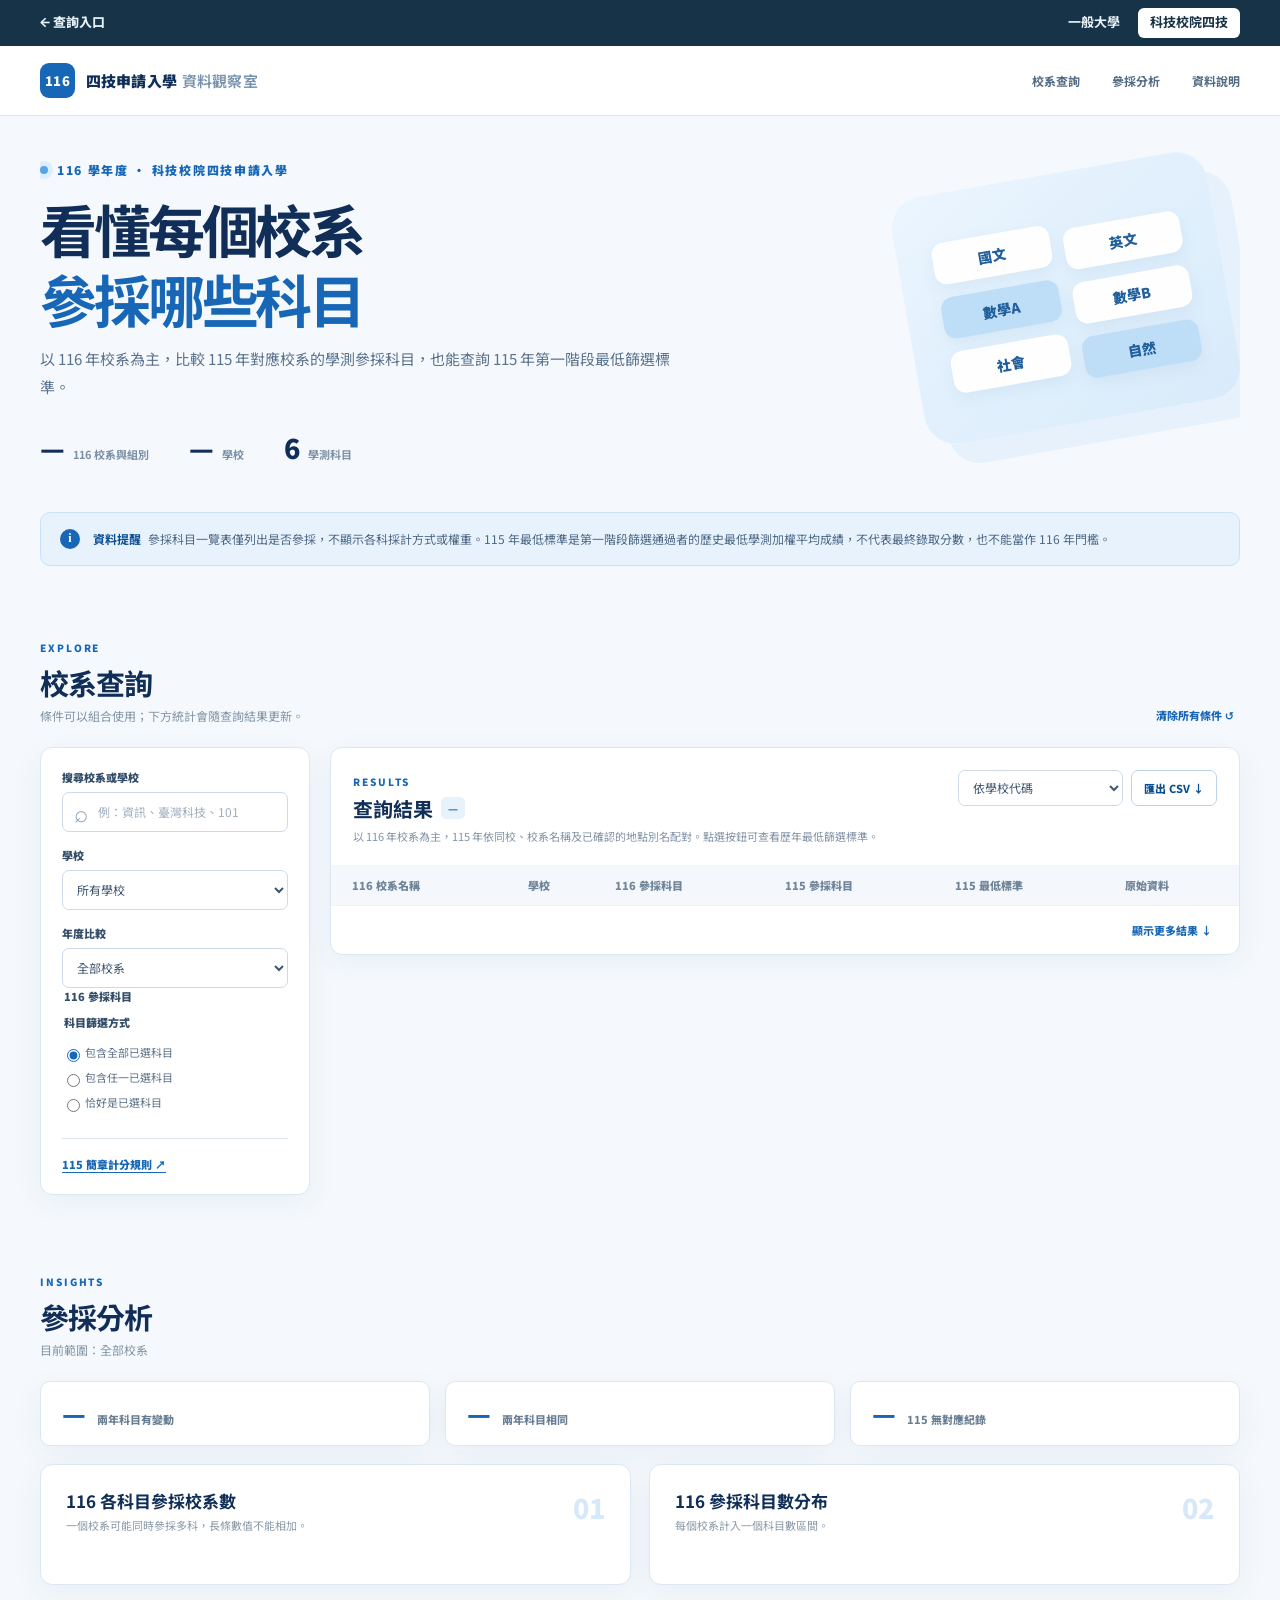
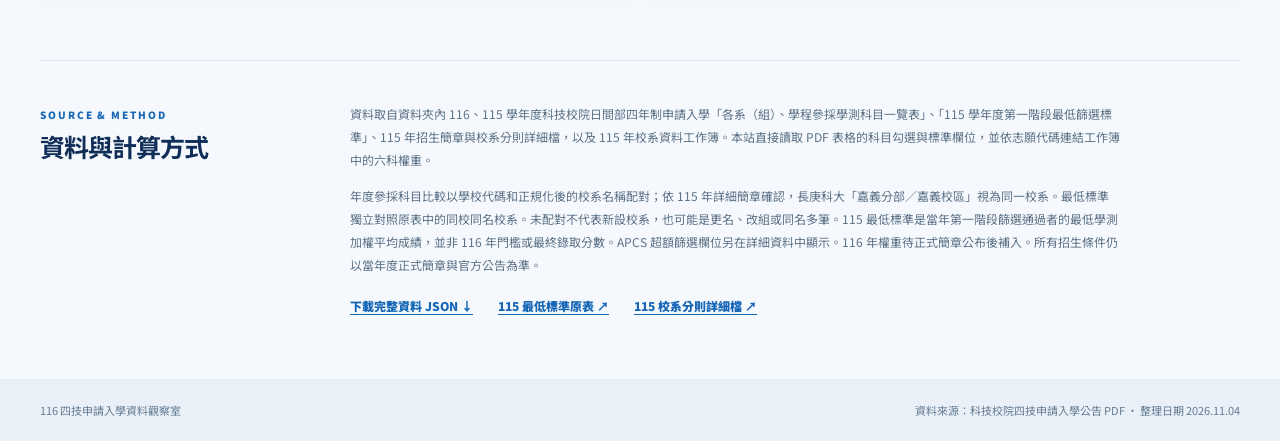
==== tech/index.html @ 7c8dcc17 "Add files via upload" ====
<!doctype html>
<html lang="zh-Hant">
<head>
  <meta charset="utf-8">
  <meta name="viewport" content="width=device-width, initial-scale=1">
  <meta name="description" content="比較 116 與 115 學年度科技校院四技申請入學參採學測科目，並查詢 115 年第一階段最低篩選標準。">
  <title>116／115 四技申請入學參採科目比較</title>
  <link rel="stylesheet" href="styles.css">
  <link rel="stylesheet" href="../portal.css">
  <script src="data/programs.js" defer></script>
  <script src="app.js" defer></script>
</head>
<body>
  <nav class="portal-switcher" aria-label="申請入學網站切換"><div class="portal-switcher-inner"><a class="portal-switcher-home" href="../index.html">← 查詢入口</a><div class="portal-switcher-links"><a href="../university/index.html">一般大學</a><a href="index.html" aria-current="page">科技校院四技</a></div></div></nav>
  <header class="topbar">
    <div class="wrap topbar-inner">
      <a class="brand" href="#top" aria-label="回到首頁"><span class="brand-mark">116</span><span>四技申請入學<span class="brand-light">資料觀察室</span></span></a>
      <nav aria-label="頁面導覽"><a href="#explore">校系查詢</a><a href="#insights">參採分析</a><a href="#about">資料說明</a></nav>
    </div>
  </header>
  <main id="top">
    <section class="hero wrap">
      <div class="hero-copy">
        <div class="eyebrow"><span></span> 116 學年度 · 科技校院四技申請入學</div>
        <h1>看懂每個校系<br><em>參採哪些科目</em></h1>
        <p>以 116 年校系為主，比較 115 年對應校系的學測參採科目，也能查詢 115 年第一階段最低篩選標準。</p>
        <div class="hero-metrics" aria-label="資料規模">
          <div><strong id="total-programs">—</strong><span>116 校系與組別</span></div>
          <div><strong id="total-schools">—</strong><span>學校</span></div>
          <div><strong>6</strong><span>學測科目</span></div>
        </div>
      </div>
      <div class="hero-art" aria-hidden="true"><span>國文</span><span>英文</span><span>數學A</span><span>數學B</span><span>社會</span><span>自然</span></div>
    </section>
    <section class="notice wrap" role="note"><span class="notice-icon">i</span><p><strong>資料提醒</strong> 參採科目一覽表僅列出是否參採，不顯示各科採計方式或權重。115 年最低標準是第一階段篩選通過者的歷史最低學測加權平均成績，不代表最終錄取分數，也不能當作 116 年門檻。</p></section>

    <section class="workspace wrap" id="explore" aria-labelledby="explore-title">
      <div class="section-heading"><div><span class="kicker">EXPLORE</span><h2 id="explore-title">校系查詢</h2><p>條件可以組合使用；下方統計會隨查詢結果更新。</p></div><button class="text-button" id="reset-filters" type="button">清除所有條件 ↺</button></div>
      <div class="workspace-grid">
        <aside class="filters" aria-label="查詢條件">
          <label class="field-label" for="search">搜尋校系或學校</label>
          <div class="search-box"><span aria-hidden="true">⌕</span><input id="search" type="search" placeholder="例：資訊、臺灣科技、101" autocomplete="off"></div>
          <label class="field-label" for="school">學校</label><select id="school"><option value="">所有學校</option></select>
          <label class="field-label" for="comparison">年度比較</label><select id="comparison"><option value="">全部校系</option><option value="changed">參採科目有變動</option><option value="same">參採科目無變動</option><option value="unmatched">115 無對應紀錄</option></select>
          <fieldset class="subject-fieldset"><legend class="field-label">116 參採科目</legend><div id="subject-options" class="subject-options"></div></fieldset>
          <fieldset class="mode-fieldset"><legend class="field-label">科目篩選方式</legend><label><input type="radio" name="subject-mode" value="all" checked> 包含全部已選科目</label><label><input type="radio" name="subject-mode" value="any"> 包含任一已選科目</label><label><input type="radio" name="subject-mode" value="exact"> 恰好是已選科目</label></fieldset>
          <div class="filter-resource"><a href="https://www.jctv.ntut.edu.tw/downloads/115/caac/115_caac_rule.pdf#page=21" target="_blank" rel="noopener noreferrer">115 簡章計分規則 ↗</a></div>
          <a class="mobile-results-link" href="#results">查看查詢結果 ↓</a>
        </aside>
        <div class="results-panel" id="results">
          <div class="results-head"><div><span class="kicker">RESULTS</span><h3>查詢結果 <span id="result-count" class="count-badge">—</span></h3><p>以 116 年校系為主，115 年依同校、校系名稱及已確認的地點別名配對。點選按鈕可查看歷年最低篩選標準。</p></div><div class="results-actions"><label class="sr-only" for="sort">排序</label><select id="sort"><option value="school">依學校代碼</option><option value="name">依校系名稱</option><option value="subjectCount">依 116 科目數</option><option value="score">依 115 最低篩選標準</option></select><button id="export-csv" class="outline-button" type="button">匯出 CSV ↓</button></div></div>
          <div class="table-scroll"><table><thead><tr><th scope="col">116 校系名稱</th><th scope="col">學校</th><th scope="col">116 參採科目</th><th scope="col">115 參採科目</th><th scope="col">115 最低標準</th><th scope="col">原始資料</th></tr></thead><tbody id="result-rows"></tbody></table></div>
          <div id="empty-state" class="empty-state" hidden>沒有符合條件的校系。試著減少科目或清除條件。</div>
          <div class="table-footer"><span id="showing-count"></span><button id="show-more" type="button">顯示更多結果 ↓</button></div>
        </div>
      </div>
    </section>

    <section class="insights wrap" id="insights" aria-labelledby="insights-title"><div class="section-heading"><div><span class="kicker">INSIGHTS</span><h2 id="insights-title">參採分析</h2><p id="insight-scope">目前範圍：全部校系</p></div></div><div class="comparison-overview"><div><strong id="changed-count">—</strong><span>兩年科目有變動</span></div><div><strong id="same-count">—</strong><span>兩年科目相同</span></div><div><strong id="unmatched-count">—</strong><span>115 無對應紀錄</span></div></div><div class="insight-grid"><article class="chart-card"><div class="card-head"><div><h3>116 各科目參採校系數</h3><p>一個校系可能同時參採多科，長條數值不能相加。</p></div><span>01</span></div><div id="subject-chart" class="bar-chart"></div></article><article class="chart-card"><div class="card-head"><div><h3>116 參採科目數分布</h3><p>每個校系計入一個科目數區間。</p></div><span>02</span></div><div id="count-chart" class="bar-chart"></div></article></div></section>

    <section class="about wrap" id="about">
      <div><span class="kicker">SOURCE & METHOD</span><h2>資料與計算方式</h2></div>
      <div class="about-copy">
        <p>資料取自資料夾內 116、115 學年度科技校院日間部四年制申請入學「各系（組）、學程參採學測科目一覽表」、「115 學年度第一階段最低篩選標準」、115 年招生簡章與校系分則詳細檔，以及 115 年校系資料工作簿。本站直接讀取 PDF 表格的科目勾選與標準欄位，並依志願代碼連結工作簿中的六科權重。</p>
        <p>年度參採科目比較以學校代碼和正規化後的校系名稱配對；依 115 年詳細簡章確認，長庚科大「嘉義分部／嘉義校區」視為同一校系。最低標準獨立對照原表中的同校同名校系。未配對不代表新設校系，也可能是更名、改組或同名多筆。115 最低標準是當年第一階段篩選通過者的最低學測加權平均成績，並非 116 年門檻或最終錄取分數。APCS 超額篩選欄位另在詳細資料中顯示。116 年權重待正式簡章公布後補入。所有招生條件仍以當年度正式簡章與官方公告為準。</p>
        <div class="source-links"><a href="data/programs.json" download>下載完整資料 JSON ↓</a><a href="data/115_第一階段最低篩選標準.pdf" target="_blank" rel="noopener noreferrer">115 最低標準原表 ↗</a><a href="data/115_more_rule.pdf" target="_blank" rel="noopener noreferrer">115 校系分則詳細檔 ↗</a></div>
      </div>
    </section>
  </main>
  <dialog id="standards-dialog" class="standards-dialog" aria-labelledby="standards-title">
    <div class="dialog-head"><div><span class="kicker">115 SCREENING STANDARD</span><h2 id="standards-title"></h2><p id="standards-description"></p></div><button id="standards-close" type="button" aria-label="關閉">×</button></div>
    <div class="dialog-content">
      <p class="dialog-intro">115 學年度第一階段篩選通過者的最低學測加權平均成績；不是最終錄取分數。</p>
      <dl id="standards-fields"></dl>
      <section class="weights-section" aria-labelledby="weights-title">
        <h3 id="weights-title">第一階段學測成績權重比較</h3>
        <table class="weights-table"><thead><tr><th scope="col">學測科目</th><th scope="col">115 權重</th><th scope="col">116 權重</th></tr></thead><tbody id="standards-weights"></tbody></table>
        <p class="weights-pending-note">116 年權重待簡章公布後補入；「待公布」不表示不採計。</p>
        <p class="weights-formula">115 學測成績加權平均＝（各科級分 × 權重的總和）÷（15 × 權重總和）× 100，四捨五入至小數第 2 位。</p>
        <p class="weights-note">115 欄位的「—」表示不採計該科，計算時權重視為 0；採計但未應考的科目，該科級分視為 0。請依各校正式簡章確認採計方式。</p>
      </section>
    </div>
    <div class="dialog-foot"><div class="dialog-links"><a id="standards-source" target="_blank" rel="noopener noreferrer">開啟最低標準 PDF ↗</a><a id="standards-detail" target="_blank" rel="noopener noreferrer">115 校系詳細簡章 ↗</a></div><button id="standards-done" class="outline-button" type="button">關閉</button></div>
  </dialog>
  <footer><div class="wrap footer-inner"><span>116 四技申請入學資料觀察室</span><span>資料來源：科技校院四技申請入學公告 PDF · 整理日期 2026.11.04</span></div></footer>
</body>
</html>
---- tech/styles.css ----
:root{--navy:#102e57;--blue:#1767b6;--blue-dark:#0b4f93;--blue-soft:#eaf4ff;--sky:#70b4eb;--ink:#19334f;--muted:#657b91;--line:#dce7f1;--paper:#f5f9fd;--white:#fff;--shadow:0 8px 30px rgba(29,75,124,.06)}
*{box-sizing:border-box}html{scroll-behavior:smooth}body{margin:0;background:var(--paper);color:var(--ink);font-family:'Noto Sans TC',system-ui,-apple-system,'Microsoft JhengHei',sans-serif;font-size:14px}button,input,select{font:inherit}button{cursor:pointer}a{color:inherit}.wrap{width:min(100% - 48px,1200px);margin-inline:auto}.sr-only{position:absolute;width:1px;height:1px;padding:0;margin:-1px;overflow:hidden;clip:rect(0,0,0,0);white-space:nowrap;border:0}
.topbar{height:70px;background:#fff;border-bottom:1px solid var(--line)}.topbar-inner{height:100%;display:flex;align-items:center;justify-content:space-between;gap:20px}.brand{display:flex;align-items:center;gap:11px;text-decoration:none;color:var(--navy);font-size:15px;font-weight:900;letter-spacing:.01em;white-space:nowrap}.brand-mark{display:grid;place-items:center;width:35px;height:35px;border-radius:9px;background:var(--blue);color:#fff;font-size:13px}.brand-light{margin-left:5px;color:#7591ad;font-weight:600}.topbar nav{display:flex;gap:32px}.topbar nav a{text-decoration:none;color:#526a83;font-size:12px;font-weight:700}.topbar nav a:hover{color:var(--blue)}
.hero{min-height:360px;position:relative;display:flex;align-items:center;overflow:hidden;padding-top:45px;padding-bottom:45px}.hero-copy{position:relative;z-index:1;max-width:700px}.eyebrow{display:flex;align-items:center;gap:9px;color:var(--blue);font-size:12px;letter-spacing:.14em;font-weight:900}.eyebrow span{width:8px;height:8px;border-radius:50%;background:#57a3e3;box-shadow:0 0 0 5px #dceeff}.hero h1{margin:16px 0 12px;font-size:clamp(38px,5vw,57px);line-height:1.22;letter-spacing:-.055em;color:var(--navy)}.hero h1 em{font-style:normal;color:var(--blue)}.hero p{max-width:630px;margin:0;color:#5a728c;font-size:15px;line-height:1.85}.hero-metrics{display:flex;gap:40px;margin-top:27px}.hero-metrics div{display:flex;align-items:baseline;gap:8px}.hero-metrics strong{font-size:27px;color:var(--navy);font-weight:900;font-variant-numeric:tabular-nums}.hero-metrics span{font-size:11px;color:#7b90a5;font-weight:700}.hero-art{position:absolute;right:14px;top:57px;width:320px;height:250px;border-radius:32px;background:linear-gradient(145deg,#eaf5ff,#d6eafa);transform:rotate(-10deg);box-shadow:20px 23px 0 #e5f1fb;display:grid;grid-template-columns:repeat(2,1fr);gap:13px;align-content:center;padding:35px;opacity:.9}.hero-art span{display:grid;place-items:center;height:42px;border-radius:12px;background:#fff;color:var(--blue-dark);font-weight:900;box-shadow:0 6px 14px #a8c9e544}.hero-art span:nth-child(2n){transform:translateY(8px)}.hero-art span:nth-child(3n){background:#b9dcf8}
.notice{display:flex;align-items:flex-start;gap:13px;padding:16px 19px;background:#e8f2fd;border:1px solid #c9e0f6;border-radius:10px;color:#4c6884}.notice-icon{display:grid;place-items:center;flex:none;width:20px;height:20px;border-radius:50%;background:var(--blue);color:#fff;font-size:12px;font-weight:900;font-family:Georgia,serif}.notice p{margin:0;font-size:12px;line-height:1.7}.notice strong{color:var(--blue-dark);margin-right:4px}
.workspace{padding-top:70px}.section-heading{display:flex;justify-content:space-between;align-items:flex-end;gap:20px;margin-bottom:23px}.kicker{color:var(--blue);font-size:10px;font-weight:900;letter-spacing:.19em}.section-heading h2,.about h2{margin:5px 0 4px;font-size:29px;letter-spacing:-.04em;color:var(--navy)}.section-heading p{margin:0;color:#8394a6;font-size:12px}.text-button{border:0;background:none;color:var(--blue);font-size:11px;font-weight:800}.text-button:hover{text-decoration:underline}.workspace-grid{display:grid;grid-template-columns:270px minmax(0,1fr);align-items:start;gap:20px}.filters,.results-panel,.chart-card{border:1px solid var(--line);background:#fff;border-radius:12px;box-shadow:var(--shadow)}.filters{padding:21px}.field-label{display:block;margin:15px 0 7px;color:#344e69;font-size:11px;font-weight:900}.field-label:first-child{margin-top:0}.search-box{height:40px;display:flex;align-items:center;gap:8px;padding:0 11px;border:1px solid #ccdaea;border-radius:7px}.search-box:focus-within{border-color:var(--blue);box-shadow:0 0 0 3px #dceeff}.search-box span{font-size:24px;color:#8ca4ba;line-height:1}.search-box input{border:0;outline:0;min-width:0;width:100%;color:var(--ink);font-size:12px}.search-box input::placeholder{color:#a0b0bf}.filters select,.results-actions select{height:40px;width:100%;border:1px solid #ccdaea;border-radius:7px;padding:0 10px;background:#fff;color:#3f5771;font-size:12px}.filters select:focus-visible,.results-actions select:focus-visible,.outline-button:focus-visible,button:focus-visible,a:focus-visible{outline:2px solid var(--blue);outline-offset:2px}fieldset{border:0;margin:0;padding:0}.subject-options{display:grid;grid-template-columns:1fr 1fr;gap:7px}.subject-option{display:flex;align-items:center;gap:5px;min-height:36px;padding:5px 6px;border:1px solid #dce8f3;border-radius:6px;color:#3e6587;font-size:11px;font-weight:800}.subject-option:has(input:checked){border-color:#8ebde8;background:#eaf5ff}.subject-option input{accent-color:var(--blue);margin:0}.subject-option small{margin-left:auto;color:#91a5b6;font-size:9px}.mode-fieldset{margin-top:3px}.mode-fieldset label{display:block;margin:7px 0;color:#5e7389;font-size:11px}.mode-fieldset input{accent-color:var(--blue);vertical-align:middle}.mobile-results-link{display:none}
.results-panel{min-width:0;overflow:hidden}.results-head{display:flex;justify-content:space-between;align-items:flex-start;gap:20px;padding:22px 22px 20px}.results-head h3{display:flex;align-items:center;gap:8px;margin:4px 0 4px;font-size:20px;color:var(--navy)}.count-badge{padding:3px 7px;border-radius:5px;background:#e7f2fd;color:var(--blue);font-size:11px}.results-head p{max-width:530px;margin:0;color:#8393a5;font-size:11px;line-height:1.65}.results-actions{display:flex;gap:8px;align-items:center}.results-actions select{width:165px;height:36px}.outline-button{height:36px;white-space:nowrap;padding:0 12px;border:1px solid #bad3e9;border-radius:7px;background:#fff;color:var(--blue-dark);font-size:11px;font-weight:800}.outline-button:hover{background:#edf6ff}.table-scroll{overflow-x:auto}table{width:100%;min-width:850px;border-collapse:collapse;text-align:left}thead{background:#f4f8fc}th{padding:12px 13px;color:#71869a;font-size:11px;font-weight:900;white-space:nowrap}th:first-child,td:first-child{padding-left:21px}td{padding:13px;border-top:1px solid #edf2f7;vertical-align:middle;font-size:11px}tbody tr:hover{background:#f8fbff}.program-name{display:block;color:#193654;font-size:12px;font-weight:900;line-height:1.5}.program-code{display:block;margin-top:3px;color:#91a1ae;font-size:10px;font-variant-numeric:tabular-nums}.school-name{color:#526a81;white-space:nowrap}.tags{width:154px;display:grid;grid-template-columns:repeat(3,1fr);gap:4px}.tag-slot{min-height:21px}.tag{display:grid;place-items:center;height:21px;border-radius:4px;background:#e8f2fc;color:#2b6da6;font-size:10px;font-weight:800;white-space:nowrap}.tag.added{background:#dceefa;color:#075991;box-shadow:inset 0 0 0 1px #a4d0f0}.tag.removed{background:#fff0dd;color:#9b5d1c;box-shadow:inset 0 0 0 1px #f0d1aa}.change-pill{display:inline-block;margin-top:5px;padding:2px 6px;border-radius:4px;font-size:10px;font-weight:800}.change-pill.changed{background:#e5f3fc;color:#116392}.change-pill.unmatched-pill{background:#eff2f5;color:#697d8e}.unmatched,.score-empty{color:#8b9cac;font-size:11px}.standard-button{display:flex;flex-direction:column;gap:2px;align-items:start;min-width:88px;padding:6px 8px;border:1px solid #bcdaf1;border-radius:6px;background:#edf7ff;color:var(--blue-dark)}.standard-button:hover{background:#dcefff}.standard-button strong{font-size:12px}.standard-button small{font-size:9px}.pdf-links{display:flex;flex-direction:column;gap:5px}.pdf-link{color:var(--blue);font-size:10px;font-weight:900;text-decoration:none;white-space:nowrap}.pdf-link:hover{text-decoration:underline}.empty-state{padding:42px;text-align:center;color:var(--muted);font-size:13px}.table-footer{display:flex;justify-content:space-between;align-items:center;padding:15px 21px;border-top:1px solid #edf2f7;color:#8899aa;font-size:11px}.table-footer button{border:0;background:none;color:var(--blue);font-size:11px;font-weight:800}.table-footer button:hover{text-decoration:underline}
.insights{padding-top:75px;padding-bottom:75px}.comparison-overview{display:grid;grid-template-columns:repeat(3,1fr);gap:15px;margin-bottom:18px}.comparison-overview div{display:flex;align-items:baseline;gap:11px;padding:18px 21px;background:#fff;border:1px solid var(--line);border-radius:10px;box-shadow:var(--shadow)}.comparison-overview strong{color:var(--blue);font-size:26px;line-height:1;font-weight:900;font-variant-numeric:tabular-nums}.comparison-overview span{font-size:11px;color:#687e93;font-weight:800}.insight-grid{display:grid;grid-template-columns:1fr 1fr;gap:18px}.chart-card{padding:23px 25px 28px}.card-head{display:flex;justify-content:space-between;gap:15px;margin-bottom:23px}.card-head h3{margin:0 0 4px;color:var(--navy);font-size:17px}.card-head p{margin:0;color:#8a9aa8;font-size:11px}.card-head>span{color:#d7e9f8;font-size:27px;font-weight:900}.bar-chart{display:grid;gap:12px}.bar-row{display:grid;grid-template-columns:49px minmax(0,1fr) 42px;gap:10px;align-items:center;font-size:11px}.bar-label{color:#3a5671;font-weight:800}.bar-track{height:12px;border-radius:4px;background:#edf3f8;overflow:hidden}.bar-fill{display:block;height:100%;border-radius:4px;background:var(--blue)}.bar-row:nth-child(2n) .bar-fill{background:var(--sky)}.bar-value{text-align:right;color:#5c7186;font-weight:800;font-variant-numeric:tabular-nums}
.about{display:grid;grid-template-columns:255px 1fr;gap:55px;padding-top:42px;padding-bottom:65px;border-top:1px solid #d9e5ef}.about h2{font-size:25px}.about-copy{max-width:770px}.about-copy p{margin:0 0 14px;color:#5d7287;font-size:12px;line-height:1.9}.source-links{display:flex;gap:25px;flex-wrap:wrap;margin-top:20px}.source-links a{color:var(--blue);font-size:12px;font-weight:900;text-underline-offset:3px}footer{background:#e9f0f7;color:#657d93}.footer-inner{display:flex;justify-content:space-between;align-items:center;gap:20px;min-height:62px;font-size:11px}
.standards-dialog{width:min(640px,calc(100% - 24px));max-width:none;max-height:min(90vh,900px);padding:0;margin:auto;border:1px solid #c4d9ea;border-radius:14px;background:#fff;color:var(--ink);box-shadow:0 25px 80px #102e574d}.standards-dialog::backdrop{background:#102e578a}.dialog-head{display:flex;justify-content:space-between;align-items:flex-start;gap:15px;padding:24px 26px 14px}.dialog-head h2{margin:5px 0 4px;font-size:21px;line-height:1.4}.dialog-head p{margin:0;color:var(--muted);font-size:12px}.dialog-head button{flex:none;width:32px;height:32px;border:0;border-radius:7px;background:#edf4fb;color:#55708b;font-size:24px;line-height:1}.dialog-content{max-height:calc(min(90vh,900px) - 166px);overflow-y:auto;padding:0 26px 18px}.dialog-intro{margin:0 0 15px;color:#687e92;font-size:12px}.dialog-content dl{display:grid;gap:9px;margin:0}.dialog-content dl div{display:flex;justify-content:space-between;align-items:baseline;gap:16px;padding:12px 15px;border-radius:8px;background:#f3f8fd}.dialog-content dt{color:#5b7187;font-size:12px}.dialog-content dd{margin:0;color:var(--blue-dark);font-size:17px;font-weight:900;font-variant-numeric:tabular-nums}.weights-section{margin-top:23px;padding-top:17px;border-top:1px solid var(--line)}.weights-section h3{margin:0 0 12px;color:var(--navy);font-size:15px}.weights-table{width:100%;min-width:0;border:1px solid var(--line);border-radius:7px;overflow:hidden}.weights-table th,.weights-table td{padding:8px 12px;font-size:12px;border-top:1px solid var(--line)}.weights-table thead th{border-top:0;background:#edf5fc;color:#526c85}.weights-table tbody th{color:#405e7b}.weights-table th:last-child,.weights-table td:last-child{text-align:right}.weight-used{color:var(--blue-dark);font-weight:900;font-variant-numeric:tabular-nums}.weight-unused{color:#98a8b7}.weights-formula{margin:13px 0 6px;color:#405b76;font-size:11px;font-weight:700;line-height:1.65}.weights-note{margin:0;color:#7c8fa1;font-size:11px;line-height:1.6}.dialog-foot{display:flex;justify-content:space-between;align-items:center;gap:14px;padding:15px 26px 20px;border-top:1px solid var(--line)}.dialog-links{display:flex;flex-wrap:wrap;gap:7px 18px}.dialog-foot a{color:var(--blue);font-size:12px;font-weight:900;text-underline-offset:3px}
@media(max-width:1050px){.hero-art{right:-65px;opacity:.5}.workspace-grid{grid-template-columns:245px minmax(0,1fr)}}
@media(max-width:760px){.wrap{width:min(100% - 28px,1200px)}.topbar{height:62px}.topbar nav{gap:12px}.brand{font-size:12px}.brand-light{display:none}.hero{min-height:340px;padding-top:42px}.hero-art{width:240px;height:190px;right:-105px;top:130px;opacity:.3}.hero p{position:relative;font-size:13px;max-width:490px}.hero-metrics{position:relative;gap:20px;flex-wrap:wrap}.hero-metrics div{display:block}.hero-metrics span{display:block}.hero-metrics strong{font-size:23px}.workspace{padding-top:48px}.section-heading h2{font-size:25px}.workspace-grid,.insight-grid,.about{grid-template-columns:1fr}.filters{display:grid;grid-template-columns:1fr 1fr;column-gap:13px}.filters>*{grid-column:1/-1}.subject-options{grid-template-columns:repeat(3,1fr)}.mobile-results-link{display:block;text-align:center;margin-top:10px;padding:9px;border-radius:7px;background:#e7f2fc;color:var(--blue-dark);text-decoration:none;font-size:12px;font-weight:900}.results-panel{scroll-margin-top:12px}.results-panel .table-scroll{overflow:visible}.results-panel table{min-width:0;display:block}.results-panel thead{display:none}.results-panel tbody{display:grid;gap:11px;padding:12px}.results-panel tr{display:block;border:1px solid var(--line);border-radius:8px;overflow:hidden}.results-panel td{display:grid;grid-template-columns:100px minmax(0,1fr);gap:9px;align-items:start;padding:8px 11px;overflow-wrap:anywhere}.results-panel td:first-child{display:block;padding:12px;background:#f5faff;border-top:0}.results-panel td:not(:first-child):before{content:attr(data-label);color:#70879b;font-size:11px;font-weight:900}.results-panel .tags{width:154px;max-width:100%}.pdf-links{flex-direction:row;gap:13px}.comparison-overview{gap:8px}.comparison-overview div{display:block;padding:14px}.comparison-overview strong,.comparison-overview span{display:block}.comparison-overview span{margin-top:6px}.insights{padding-top:55px;padding-bottom:55px}.about{gap:12px}.footer-inner{flex-wrap:wrap;padding:15px 0}}
@media(max-width:520px){.topbar nav a:last-child{display:none}.hero h1{font-size:37px}.hero-metrics{gap:20px}.section-heading{align-items:flex-start}.section-heading .text-button{margin-top:20px;white-space:nowrap}.results-head{display:block}.results-actions{margin-top:14px}.results-actions select{flex:1}.subject-options{grid-template-columns:1fr 1fr}.chart-card{padding:20px}.dialog-head,.dialog-content{padding-left:17px;padding-right:17px}.dialog-head h2{font-size:18px}.dialog-foot{padding-left:17px;padding-right:17px}}

.weights-table th:nth-child(n+2),.weights-table td:nth-child(n+2){text-align:right}
.weights-table th:nth-child(3),.weights-table td:nth-child(3){background:#f7fafd}
.weight-pending{color:#8195a9;font-weight:700;white-space:nowrap}
.weights-pending-note{margin:9px 0 0;color:#627d95;font-size:11px;line-height:1.6}

.filter-resource{margin-top:19px;padding-top:14px;border-top:1px solid var(--line)}
.filter-resource a{display:inline-flex;align-items:center;color:var(--blue);font-size:11px;font-weight:900;line-height:1.5;text-underline-offset:3px}
.filter-resource a:hover{color:var(--blue-dark)}

.dialog-content dd.score-value{color:#b4232f}
.dialog-content dd.score-missing{color:#8295a8}
---- portal.css ----
@import url('https://fonts.googleapis.com/css2?family=DM+Sans:wght@400;500;600;700;800&family=Noto+Sans+TC:wght@400;500;600;700;800;900&display=swap');

.portal-home { --portal-ink:#173347; --portal-blue:#175d8f; --portal-teal:#1c807f; margin:0; background:#f5f8fa; color:var(--portal-ink); font-family:'DM Sans','Noto Sans TC',system-ui,sans-serif; line-height:1.6; }
.portal-home * { box-sizing:border-box; }
.portal-home a { color:inherit; }
.portal-container { width:min(1160px,calc(100% - 48px)); margin-inline:auto; }
.portal-header { background:#fff; border-bottom:1px solid #e1e9ee; }
.portal-header-inner { min-height:76px; display:flex; align-items:center; justify-content:space-between; gap:20px; }
.portal-brand { display:inline-flex; align-items:center; gap:12px; text-decoration:none; font-weight:800; font-size:17px; }
.portal-brand-mark { display:grid; place-items:center; width:40px; height:40px; border-radius:11px; background:#16698b; color:#fff; font-size:14px; }
.portal-header-note { color:#647e8d; font-size:13px; font-weight:600; }
.portal-hero { min-height:455px; display:flex; flex-direction:column; justify-content:center; position:relative; overflow:hidden; padding-block:72px 86px; }
.portal-eyebrow,.portal-kicker { color:var(--portal-teal); font-size:12px; font-weight:800; letter-spacing:.14em; }
.portal-eyebrow { display:flex; align-items:center; gap:10px; }
.portal-eyebrow span { width:7px; height:7px; border-radius:50%; background:var(--portal-teal); box-shadow:0 0 0 5px #dbeeed; }
.portal-hero h1 { max-width:710px; margin:18px 0 18px; font-size:clamp(42px,5.4vw,72px); letter-spacing:-.065em; line-height:1.22; }
.portal-hero h1 em { color:var(--portal-teal); font-style:normal; }
.portal-hero p { max-width:620px; margin:0; color:#526c7c; font-size:17px; }
.portal-skip { display:inline-flex; align-items:center; gap:18px; width:max-content; margin-top:30px; padding:11px 18px; border:1px solid #a8c9d3; border-radius:8px; color:var(--portal-blue)!important; font-weight:800; text-decoration:none; background:#fff; }
.portal-skip:hover,.portal-skip:focus-visible { border-color:var(--portal-blue); background:#eaf4f8; }
.portal-orbit { position:absolute; right:18px; top:68px; width:260px; height:260px; border:1px solid #cee3e8; border-radius:50%; background:radial-gradient(circle at 50% 50%,#f8fcfc 0 36%,transparent 37%); transform:rotate(-13deg); }
.portal-orbit::before,.portal-orbit::after { content:""; position:absolute; border:1px solid #c9dce5; border-radius:50%; inset:26px; }
.portal-orbit::after { inset:63px; background:#e6f1f5; }
.portal-orbit span { position:absolute; z-index:1; display:grid; place-items:center; border-radius:16px; font-weight:900; box-shadow:0 10px 28px #1b536020; transform:rotate(13deg); }
.portal-orbit span:nth-child(1) { width:76px; height:76px; top:0; left:10px; background:#daf0eb; color:#167977; }
.portal-orbit span:nth-child(2) { width:88px; height:88px; top:86px; left:86px; background:#fff; color:#175d8f; font-size:24px; }
.portal-orbit span:nth-child(3) { width:76px; height:76px; bottom:0; right:8px; background:#dcebf9; color:#175d8f; }
.portal-choice { background:#fff; border-top:1px solid #e4ecef; padding:72px 0 66px; }
.portal-section-heading { display:flex; align-items:end; justify-content:space-between; gap:20px; margin-bottom:28px; }
.portal-section-heading h2 { margin:8px 0 0; font-size:31px; letter-spacing:-.04em; }
.portal-section-heading p { margin:0 0 3px; color:#6c8190; font-size:14px; }
.portal-card-grid { display:grid; grid-template-columns:repeat(2,minmax(0,1fr)); gap:20px; }
.portal-card { display:flex; flex-direction:column; min-height:405px; padding:30px; border:1px solid #dce7e9; border-radius:15px; background:#f9fcfb; box-shadow:0 12px 32px #1d42500b; }
.portal-card-tech { background:#f8fbff; border-color:#d9e6f0; }
.portal-card-top,.portal-card-bottom { display:flex; justify-content:space-between; align-items:center; gap:16px; }
.portal-card-index { color:#72909d; font-size:11px; font-weight:800; letter-spacing:.11em; }
.portal-card-icon { display:grid; place-items:center; width:45px; height:45px; border-radius:11px; background:#e0f1eb; color:#168078; font-size:18px; font-weight:900; }
.portal-card-tech .portal-card-icon { background:#e2eef9; color:#246ea4; }
.portal-card-type { color:#168078; font-size:12px; font-weight:900; }
.portal-card-tech .portal-card-type { color:#246ea4; }
.portal-card h3 { margin:7px 0 10px; font-size:29px; line-height:1.35; letter-spacing:-.04em; }
.portal-card p { max-width:420px; margin:0; color:#596f7e; font-size:14px; }
.portal-card ul { display:flex; gap:7px; flex-wrap:wrap; list-style:none; margin:22px 0 28px; padding:0; }
.portal-card li { padding:5px 9px; border:1px solid #d4e6e5; border-radius:5px; background:#fff; color:#47746f; font-size:11px; font-weight:700; }
.portal-card-tech li { border-color:#d8e5f0; color:#527998; }
.portal-card-bottom { margin-top:auto; padding-top:19px; border-top:1px solid #dce9e9; }
.portal-card-bottom>span { color:#67818c; font-size:12px; }
.portal-card-bottom a { display:inline-flex; gap:17px; align-items:center; padding:10px 14px; border-radius:7px; background:#187e7c; color:#fff; text-decoration:none; font-size:13px; font-weight:800; white-space:nowrap; }
.portal-card-tech .portal-card-bottom a { background:#1d689d; }
.portal-card-bottom a:hover,.portal-card-bottom a:focus-visible { filter:brightness(.88); }
.portal-data-note { margin:23px 0 0; color:#70838e; font-size:12px; }
.portal-footer { background:#173347; color:#c8d7de; }
.portal-footer .portal-container { display:flex; justify-content:space-between; gap:16px; padding-block:22px; font-size:12px; }

.portal-switcher { background:#173347; color:#e6f1f5; font-family:'DM Sans','Noto Sans TC',system-ui,sans-serif; font-size:13px; line-height:1.4; }
.portal-switcher * { box-sizing:border-box; }
.portal-switcher-inner { width:min(1200px,calc(100% - 48px)); min-height:46px; margin-inline:auto; display:flex; align-items:center; justify-content:space-between; gap:14px; }
.portal-switcher a { color:inherit; text-decoration:none; }
.portal-switcher-home { font-weight:800; white-space:nowrap; }
.portal-switcher-home:hover,.portal-switcher-home:focus-visible { text-decoration:underline; }
.portal-switcher-links { display:flex; gap:6px; }
.portal-switcher-links a { padding:6px 12px; border-radius:6px; font-weight:700; white-space:nowrap; }
.portal-switcher-links a[aria-current="page"] { background:#fff; color:#173347; }
.portal-switcher-links a:not([aria-current="page"]):hover,.portal-switcher-links a:not([aria-current="page"]):focus-visible { background:#31566a; }

@media(max-width:840px) { .portal-orbit { opacity:.28; right:-80px; } .portal-hero h1,.portal-hero p { position:relative; z-index:1; } }
@media(max-width:680px) { .portal-container,.portal-switcher-inner { width:min(100% - 28px,1160px); } .portal-header-inner { min-height:64px; } .portal-header-note { display:none; } .portal-hero { min-height:370px; padding-block:58px 62px; } .portal-hero h1 { font-size:42px; } .portal-hero p { font-size:14px; max-width:470px; } .portal-orbit { width:190px; height:190px; right:-90px; top:95px; } .portal-orbit span:nth-child(2) { top:50px; left:50px; } .portal-choice { padding-block:50px; } .portal-section-heading { display:block; } .portal-section-heading p { margin-top:8px; } .portal-card-grid { grid-template-columns:1fr; } .portal-card { min-height:0; padding:24px; } .portal-footer .portal-container { display:block; } .portal-footer span { display:block; } .portal-switcher-inner { align-items:stretch; flex-direction:column; gap:4px; padding-block:7px; } .portal-switcher-links { width:100%; } .portal-switcher-links a { flex:1; text-align:center; font-size:12px; } }
@media(max-width:380px) { .portal-card-bottom { align-items:flex-start; flex-direction:column; } .portal-card-bottom a { width:100%; justify-content:space-between; } }
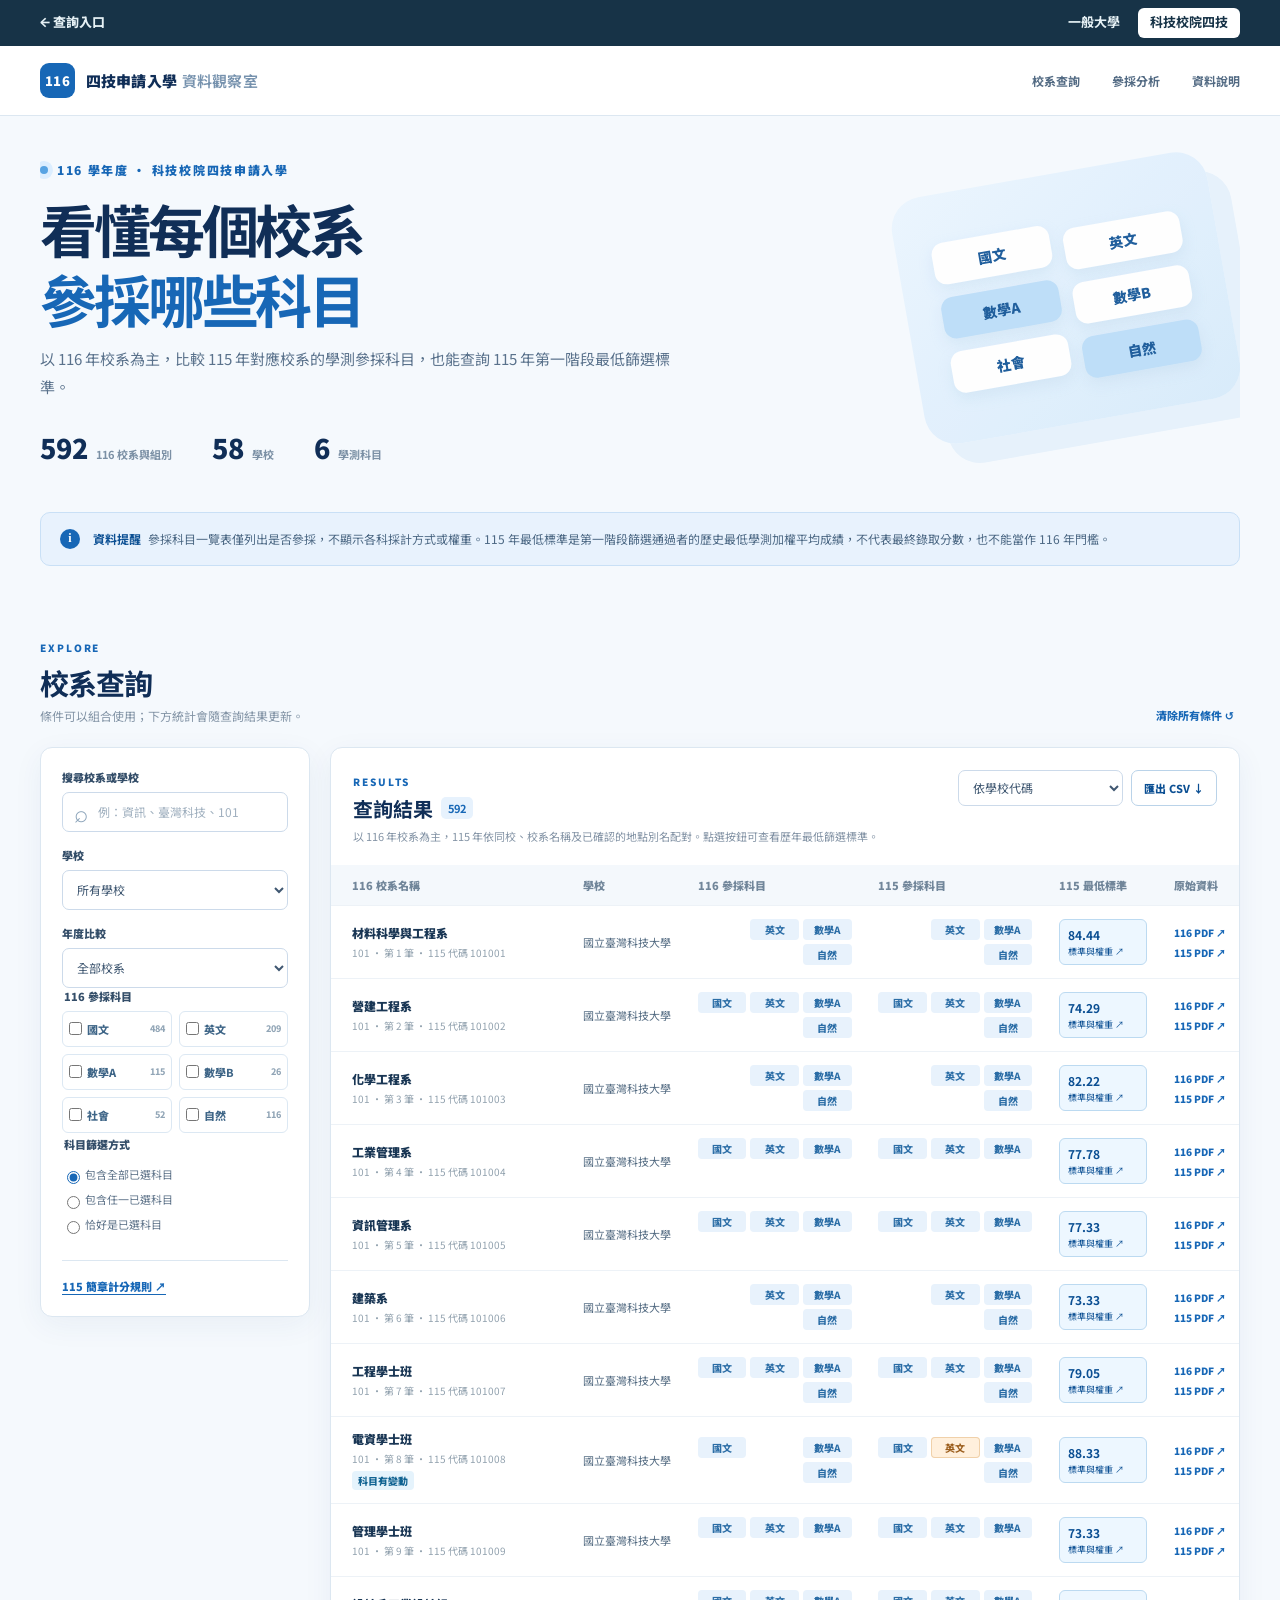
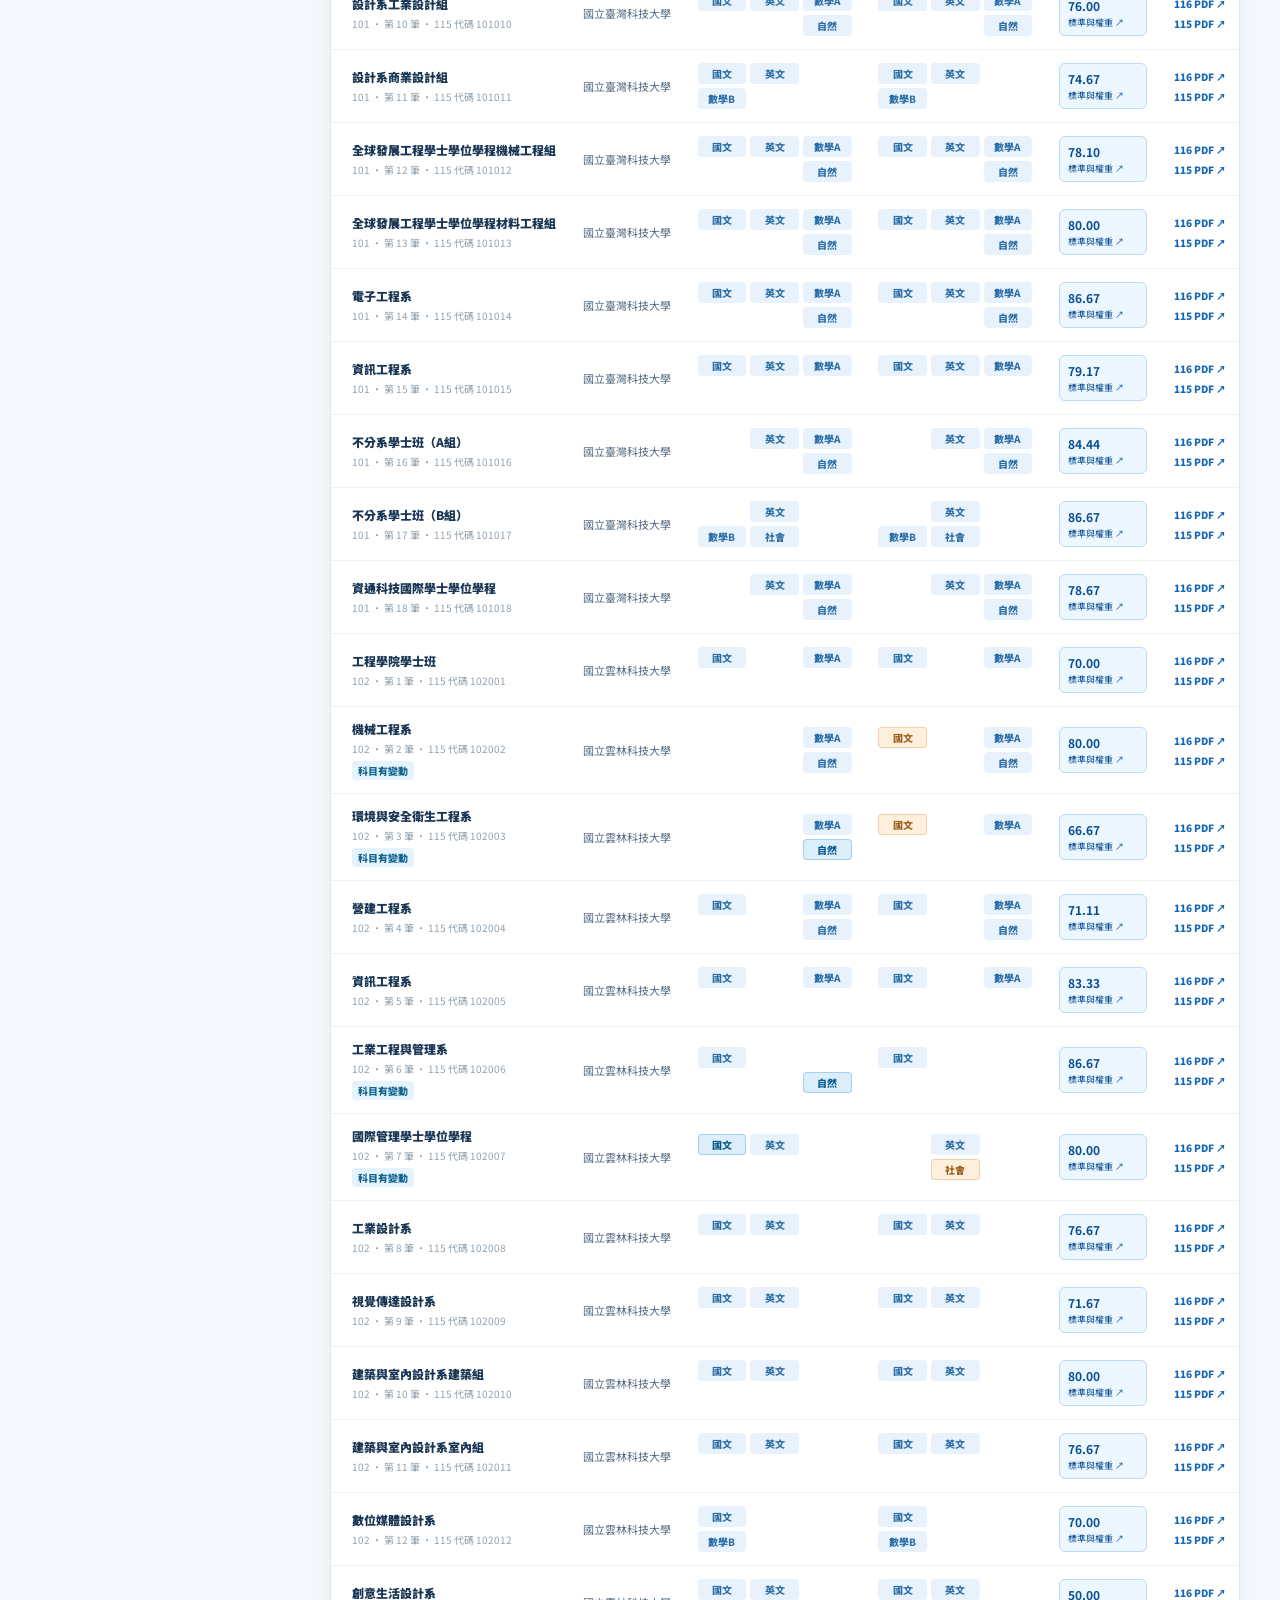
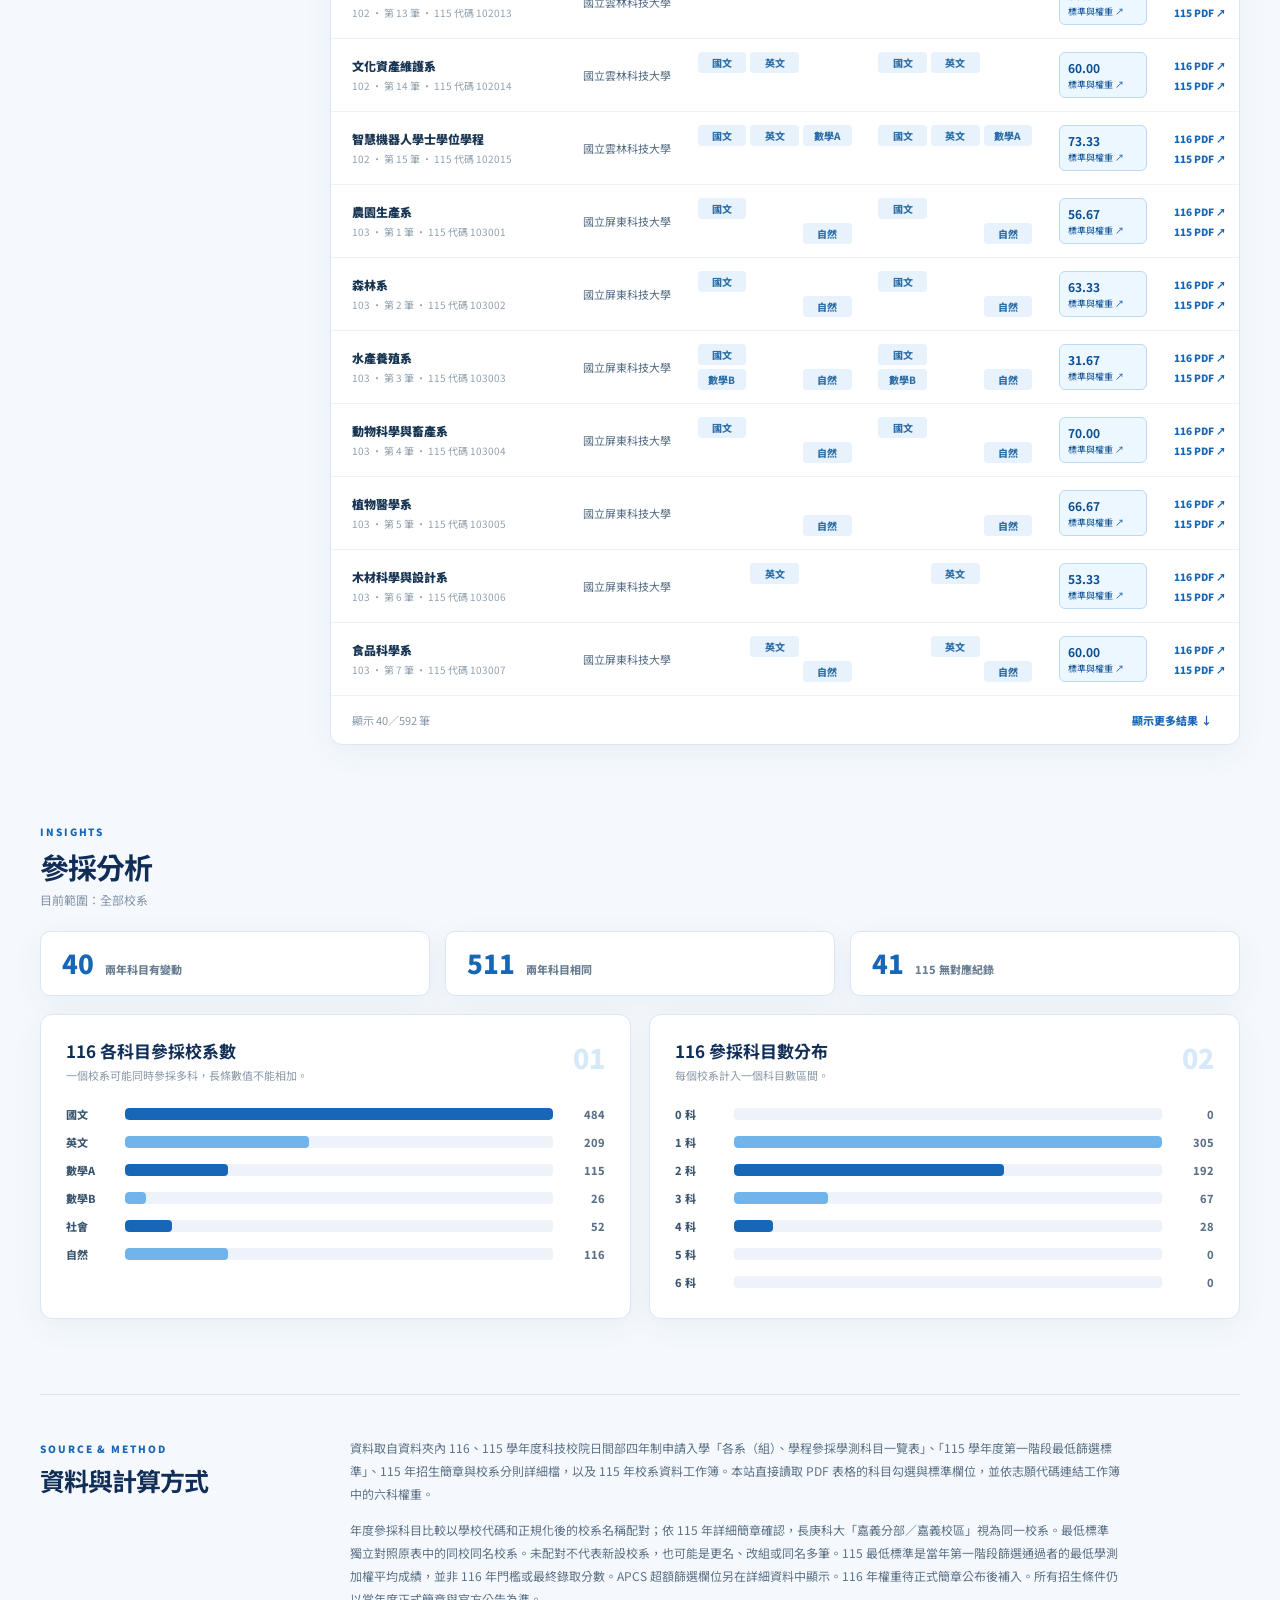
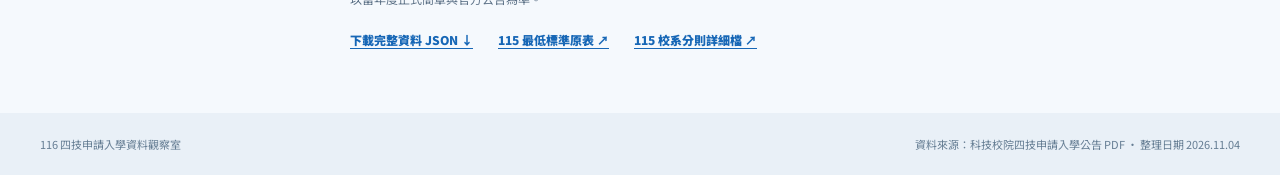
==== commit 7cf5142b: "Add files via upload" ====
--- a/tech/index.html
+++ b/tech/index.html
@@ -74,7 +74,7 @@
       <dl id="standards-fields"></dl>
       <section class="weights-section" aria-labelledby="weights-title">
         <h3 id="weights-title">第一階段學測成績權重比較</h3>
-        <table class="weights-table"><thead><tr><th scope="col">學測科目</th><th scope="col">115 權重</th><th scope="col">116 權重</th></tr></thead><tbody id="standards-weights"></tbody></table>
+        <table class="weights-table"><thead><tr><th scope="col">學測科目</th><th scope="col">116 權重</th><th scope="col">115 權重</th></tr></thead><tbody id="standards-weights"></tbody></table>
         <p class="weights-pending-note">116 年權重待簡章公布後補入；「待公布」不表示不採計。</p>
         <p class="weights-formula">115 學測成績加權平均＝（各科級分 × 權重的總和）÷（15 × 權重總和）× 100，四捨五入至小數第 2 位。</p>
         <p class="weights-note">115 欄位的「—」表示不採計該科，計算時權重視為 0；採計但未應考的科目，該科級分視為 0。請依各校正式簡章確認採計方式。</p>
--- a/tech/styles.css
+++ b/tech/styles.css
@@ -13,7 +13,7 @@
 @media(max-width:520px){.topbar nav a:last-child{display:none}.hero h1{font-size:37px}.hero-metrics{gap:20px}.section-heading{align-items:flex-start}.section-heading .text-button{margin-top:20px;white-space:nowrap}.results-head{display:block}.results-actions{margin-top:14px}.results-actions select{flex:1}.subject-options{grid-template-columns:1fr 1fr}.chart-card{padding:20px}.dialog-head,.dialog-content{padding-left:17px;padding-right:17px}.dialog-head h2{font-size:18px}.dialog-foot{padding-left:17px;padding-right:17px}}
 
 .weights-table th:nth-child(n+2),.weights-table td:nth-child(n+2){text-align:right}
-.weights-table th:nth-child(3),.weights-table td:nth-child(3){background:#f7fafd}
+.weights-table th:nth-child(2),.weights-table td:nth-child(2){background:#f7fafd}
 .weight-pending{color:#8195a9;font-weight:700;white-space:nowrap}
 .weights-pending-note{margin:9px 0 0;color:#627d95;font-size:11px;line-height:1.6}
 
--- a/portal.css
+++ b/portal.css
@@ -1,56 +1,28 @@
 @import url('https://fonts.googleapis.com/css2?family=DM+Sans:wght@400;500;600;700;800&family=Noto+Sans+TC:wght@400;500;600;700;800;900&display=swap');
 
-.portal-home { --portal-ink:#173347; --portal-blue:#175d8f; --portal-teal:#1c807f; margin:0; background:#f5f8fa; color:var(--portal-ink); font-family:'DM Sans','Noto Sans TC',system-ui,sans-serif; line-height:1.6; }
+.portal-home { --portal-ink:#173347; margin:0; min-height:100vh; background:#f5f8fa; color:var(--portal-ink); font-family:'DM Sans','Noto Sans TC',system-ui,sans-serif; line-height:1.6; }
 .portal-home * { box-sizing:border-box; }
-.portal-home a { color:inherit; }
-.portal-container { width:min(1160px,calc(100% - 48px)); margin-inline:auto; }
+.portal-container { width:min(1040px,calc(100% - 48px)); margin-inline:auto; }
 .portal-header { background:#fff; border-bottom:1px solid #e1e9ee; }
-.portal-header-inner { min-height:76px; display:flex; align-items:center; justify-content:space-between; gap:20px; }
-.portal-brand { display:inline-flex; align-items:center; gap:12px; text-decoration:none; font-weight:800; font-size:17px; }
+.portal-header-inner { min-height:74px; display:flex; align-items:center; }
+.portal-brand { display:inline-flex; align-items:center; gap:12px; font-size:16px; font-weight:800; }
 .portal-brand-mark { display:grid; place-items:center; width:40px; height:40px; border-radius:11px; background:#16698b; color:#fff; font-size:14px; }
-.portal-header-note { color:#647e8d; font-size:13px; font-weight:600; }
-.portal-hero { min-height:455px; display:flex; flex-direction:column; justify-content:center; position:relative; overflow:hidden; padding-block:72px 86px; }
-.portal-eyebrow,.portal-kicker { color:var(--portal-teal); font-size:12px; font-weight:800; letter-spacing:.14em; }
-.portal-eyebrow { display:flex; align-items:center; gap:10px; }
-.portal-eyebrow span { width:7px; height:7px; border-radius:50%; background:var(--portal-teal); box-shadow:0 0 0 5px #dbeeed; }
-.portal-hero h1 { max-width:710px; margin:18px 0 18px; font-size:clamp(42px,5.4vw,72px); letter-spacing:-.065em; line-height:1.22; }
-.portal-hero h1 em { color:var(--portal-teal); font-style:normal; }
-.portal-hero p { max-width:620px; margin:0; color:#526c7c; font-size:17px; }
-.portal-skip { display:inline-flex; align-items:center; gap:18px; width:max-content; margin-top:30px; padding:11px 18px; border:1px solid #a8c9d3; border-radius:8px; color:var(--portal-blue)!important; font-weight:800; text-decoration:none; background:#fff; }
-.portal-skip:hover,.portal-skip:focus-visible { border-color:var(--portal-blue); background:#eaf4f8; }
-.portal-orbit { position:absolute; right:18px; top:68px; width:260px; height:260px; border:1px solid #cee3e8; border-radius:50%; background:radial-gradient(circle at 50% 50%,#f8fcfc 0 36%,transparent 37%); transform:rotate(-13deg); }
-.portal-orbit::before,.portal-orbit::after { content:""; position:absolute; border:1px solid #c9dce5; border-radius:50%; inset:26px; }
-.portal-orbit::after { inset:63px; background:#e6f1f5; }
-.portal-orbit span { position:absolute; z-index:1; display:grid; place-items:center; border-radius:16px; font-weight:900; box-shadow:0 10px 28px #1b536020; transform:rotate(13deg); }
-.portal-orbit span:nth-child(1) { width:76px; height:76px; top:0; left:10px; background:#daf0eb; color:#167977; }
-.portal-orbit span:nth-child(2) { width:88px; height:88px; top:86px; left:86px; background:#fff; color:#175d8f; font-size:24px; }
-.portal-orbit span:nth-child(3) { width:76px; height:76px; bottom:0; right:8px; background:#dcebf9; color:#175d8f; }
-.portal-choice { background:#fff; border-top:1px solid #e4ecef; padding:72px 0 66px; }
-.portal-section-heading { display:flex; align-items:end; justify-content:space-between; gap:20px; margin-bottom:28px; }
-.portal-section-heading h2 { margin:8px 0 0; font-size:31px; letter-spacing:-.04em; }
-.portal-section-heading p { margin:0 0 3px; color:#6c8190; font-size:14px; }
-.portal-card-grid { display:grid; grid-template-columns:repeat(2,minmax(0,1fr)); gap:20px; }
-.portal-card { display:flex; flex-direction:column; min-height:405px; padding:30px; border:1px solid #dce7e9; border-radius:15px; background:#f9fcfb; box-shadow:0 12px 32px #1d42500b; }
-.portal-card-tech { background:#f8fbff; border-color:#d9e6f0; }
-.portal-card-top,.portal-card-bottom { display:flex; justify-content:space-between; align-items:center; gap:16px; }
-.portal-card-index { color:#72909d; font-size:11px; font-weight:800; letter-spacing:.11em; }
-.portal-card-icon { display:grid; place-items:center; width:45px; height:45px; border-radius:11px; background:#e0f1eb; color:#168078; font-size:18px; font-weight:900; }
-.portal-card-tech .portal-card-icon { background:#e2eef9; color:#246ea4; }
-.portal-card-type { color:#168078; font-size:12px; font-weight:900; }
-.portal-card-tech .portal-card-type { color:#246ea4; }
-.portal-card h3 { margin:7px 0 10px; font-size:29px; line-height:1.35; letter-spacing:-.04em; }
-.portal-card p { max-width:420px; margin:0; color:#596f7e; font-size:14px; }
-.portal-card ul { display:flex; gap:7px; flex-wrap:wrap; list-style:none; margin:22px 0 28px; padding:0; }
-.portal-card li { padding:5px 9px; border:1px solid #d4e6e5; border-radius:5px; background:#fff; color:#47746f; font-size:11px; font-weight:700; }
-.portal-card-tech li { border-color:#d8e5f0; color:#527998; }
-.portal-card-bottom { margin-top:auto; padding-top:19px; border-top:1px solid #dce9e9; }
-.portal-card-bottom>span { color:#67818c; font-size:12px; }
-.portal-card-bottom a { display:inline-flex; gap:17px; align-items:center; padding:10px 14px; border-radius:7px; background:#187e7c; color:#fff; text-decoration:none; font-size:13px; font-weight:800; white-space:nowrap; }
-.portal-card-tech .portal-card-bottom a { background:#1d689d; }
-.portal-card-bottom a:hover,.portal-card-bottom a:focus-visible { filter:brightness(.88); }
-.portal-data-note { margin:23px 0 0; color:#70838e; font-size:12px; }
-.portal-footer { background:#173347; color:#c8d7de; }
-.portal-footer .portal-container { display:flex; justify-content:space-between; gap:16px; padding-block:22px; font-size:12px; }
+.portal-main { min-height:calc(100vh - 74px); display:flex; flex-direction:column; justify-content:center; padding-block:64px 88px; }
+.portal-intro { margin-bottom:36px; text-align:center; }
+.portal-eyebrow { margin:0 0 9px; color:#168078; font-size:12px; font-weight:800; letter-spacing:.14em; }
+.portal-intro h1 { margin:0; font-size:clamp(34px,4vw,48px); line-height:1.25; letter-spacing:-.05em; }
+.portal-intro p:last-child { margin:13px 0 0; color:#61788a; font-size:15px; }
+.portal-actions { display:grid; grid-template-columns:repeat(2,minmax(0,1fr)); gap:20px; }
+.portal-action { display:flex; align-items:center; gap:20px; min-height:168px; padding:26px 28px; border:2px solid #b9dad6; border-radius:18px; background:#edf8f5; color:#155f5d; text-decoration:none; box-shadow:0 12px 32px #1d42500d; transition:transform .18s ease,box-shadow .18s ease,border-color .18s ease; }
+.portal-action-tech { border-color:#c2d9ef; background:#eef6fd; color:#175d8f; }
+.portal-action:hover,.portal-action:focus-visible { transform:translateY(-3px); border-color:#168078; box-shadow:0 17px 32px #1d425022; }
+.portal-action-tech:hover,.portal-action-tech:focus-visible { border-color:#1d689d; }
+.portal-action:focus-visible { outline:3px solid #173347; outline-offset:4px; }
+.portal-action-icon { display:grid; place-items:center; flex:none; width:62px; height:62px; border-radius:15px; background:#d5eee8; font-size:27px; font-weight:900; }
+.portal-action-tech .portal-action-icon { background:#dbeaf8; }
+.portal-action-label { flex:1; font-size:clamp(21px,2.1vw,28px); font-weight:900; line-height:1.35; letter-spacing:-.04em; }
+.portal-action-arrow { align-self:flex-end; flex:none; font-size:25px; font-weight:700; }
+.portal-data-note { margin:24px 0 0; color:#758995; font-size:12px; text-align:center; }
 
 .portal-switcher { background:#173347; color:#e6f1f5; font-family:'DM Sans','Noto Sans TC',system-ui,sans-serif; font-size:13px; line-height:1.4; }
 .portal-switcher * { box-sizing:border-box; }
@@ -63,6 +35,25 @@
 .portal-switcher-links a[aria-current="page"] { background:#fff; color:#173347; }
 .portal-switcher-links a:not([aria-current="page"]):hover,.portal-switcher-links a:not([aria-current="page"]):focus-visible { background:#31566a; }
 
-@media(max-width:840px) { .portal-orbit { opacity:.28; right:-80px; } .portal-hero h1,.portal-hero p { position:relative; z-index:1; } }
-@media(max-width:680px) { .portal-container,.portal-switcher-inner { width:min(100% - 28px,1160px); } .portal-header-inner { min-height:64px; } .portal-header-note { display:none; } .portal-hero { min-height:370px; padding-block:58px 62px; } .portal-hero h1 { font-size:42px; } .portal-hero p { font-size:14px; max-width:470px; } .portal-orbit { width:190px; height:190px; right:-90px; top:95px; } .portal-orbit span:nth-child(2) { top:50px; left:50px; } .portal-choice { padding-block:50px; } .portal-section-heading { display:block; } .portal-section-heading p { margin-top:8px; } .portal-card-grid { grid-template-columns:1fr; } .portal-card { min-height:0; padding:24px; } .portal-footer .portal-container { display:block; } .portal-footer span { display:block; } .portal-switcher-inner { align-items:stretch; flex-direction:column; gap:4px; padding-block:7px; } .portal-switcher-links { width:100%; } .portal-switcher-links a { flex:1; text-align:center; font-size:12px; } }
-@media(max-width:380px) { .portal-card-bottom { align-items:flex-start; flex-direction:column; } .portal-card-bottom a { width:100%; justify-content:space-between; } }
+@media(max-width:760px) {
+  .portal-actions { grid-template-columns:1fr; gap:14px; }
+  .portal-action { min-height:118px; }
+}
+@media(max-width:680px) {
+  .portal-container,.portal-switcher-inner { width:min(100% - 28px,1040px); }
+  .portal-header-inner { min-height:64px; }
+  .portal-main { min-height:calc(100vh - 64px); padding-block:48px 72px; }
+  .portal-intro { margin-bottom:27px; }
+  .portal-intro p:last-child { font-size:14px; }
+  .portal-action { min-height:108px; padding:20px; gap:15px; border-radius:14px; }
+  .portal-action-icon { width:50px; height:50px; border-radius:12px; font-size:22px; }
+  .portal-action-label { font-size:21px; }
+  .portal-action-arrow { font-size:21px; }
+  .portal-switcher-inner { align-items:stretch; flex-direction:column; gap:4px; padding-block:7px; }
+  .portal-switcher-links { width:100%; }
+  .portal-switcher-links a { flex:1; text-align:center; font-size:12px; }
+}
+@media(max-width:390px) {
+  .portal-action-label { font-size:18px; }
+  .portal-action-icon { width:42px; height:42px; }
+}
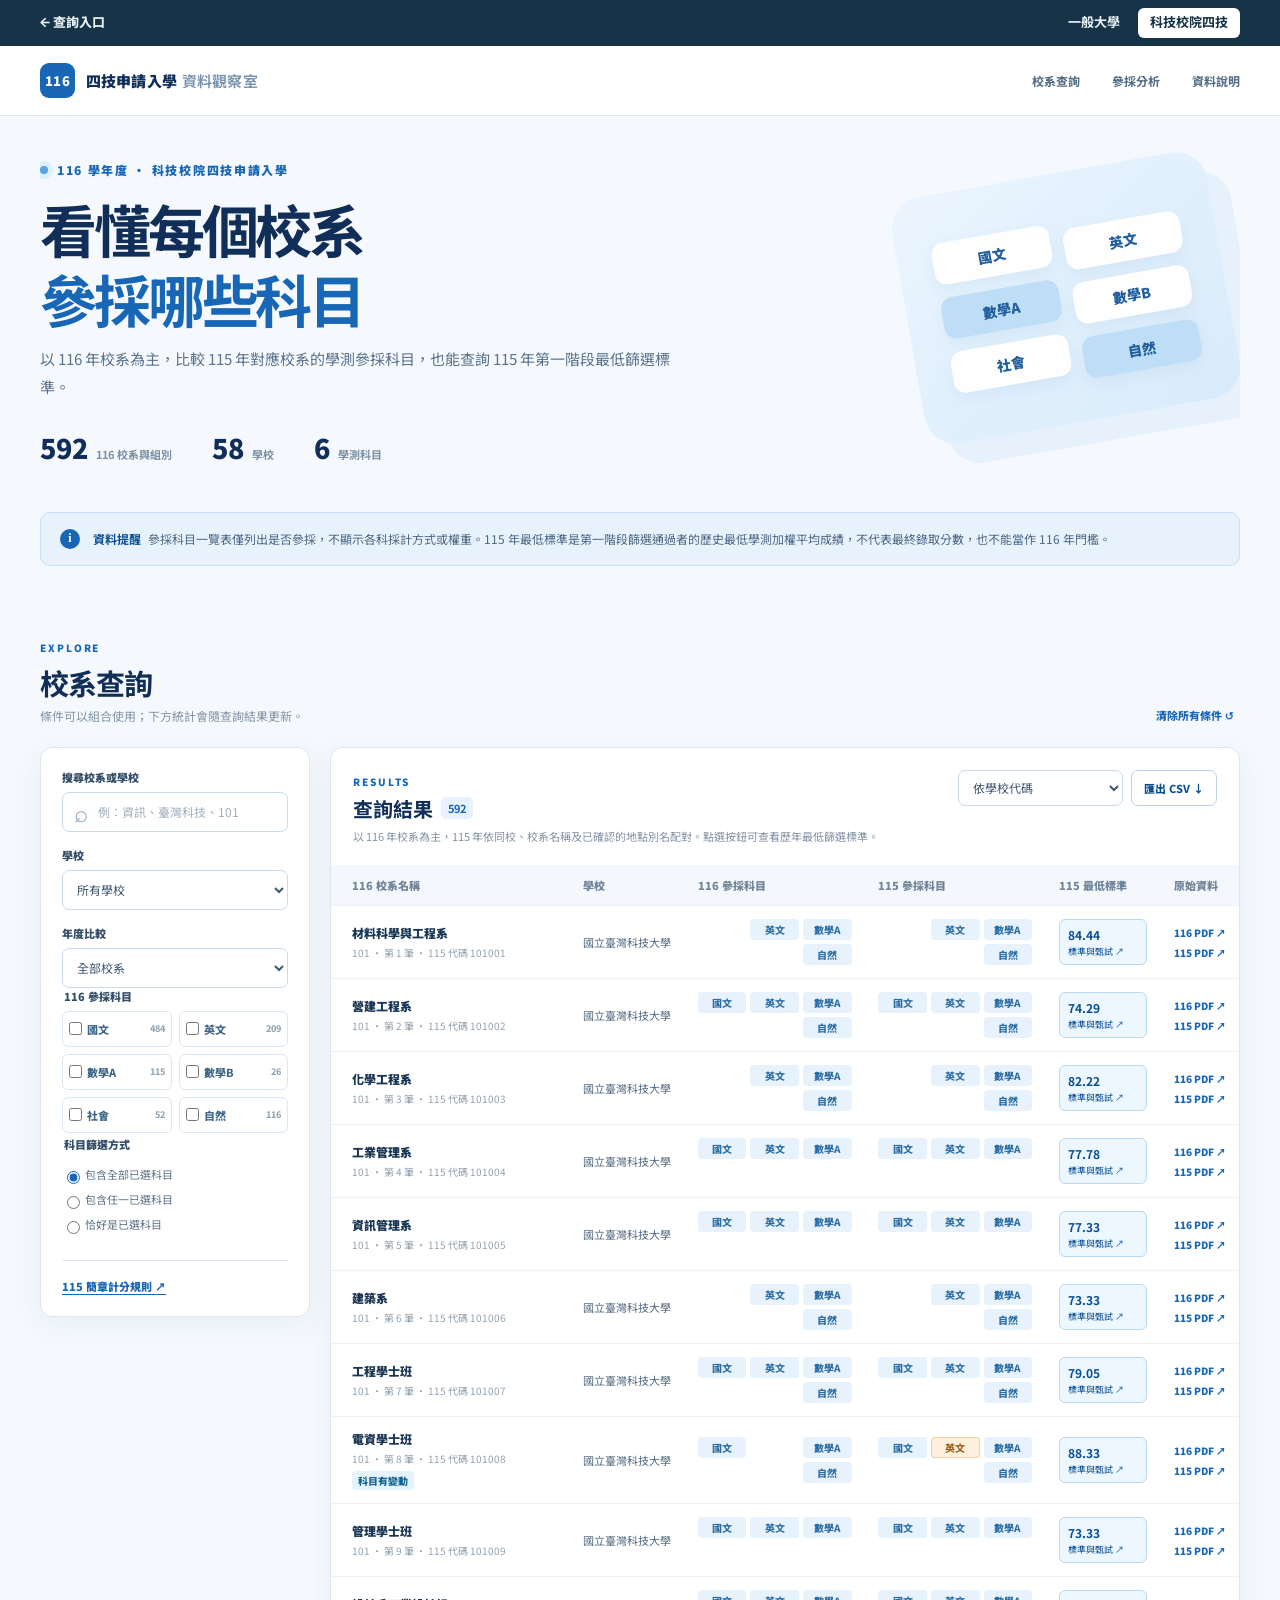
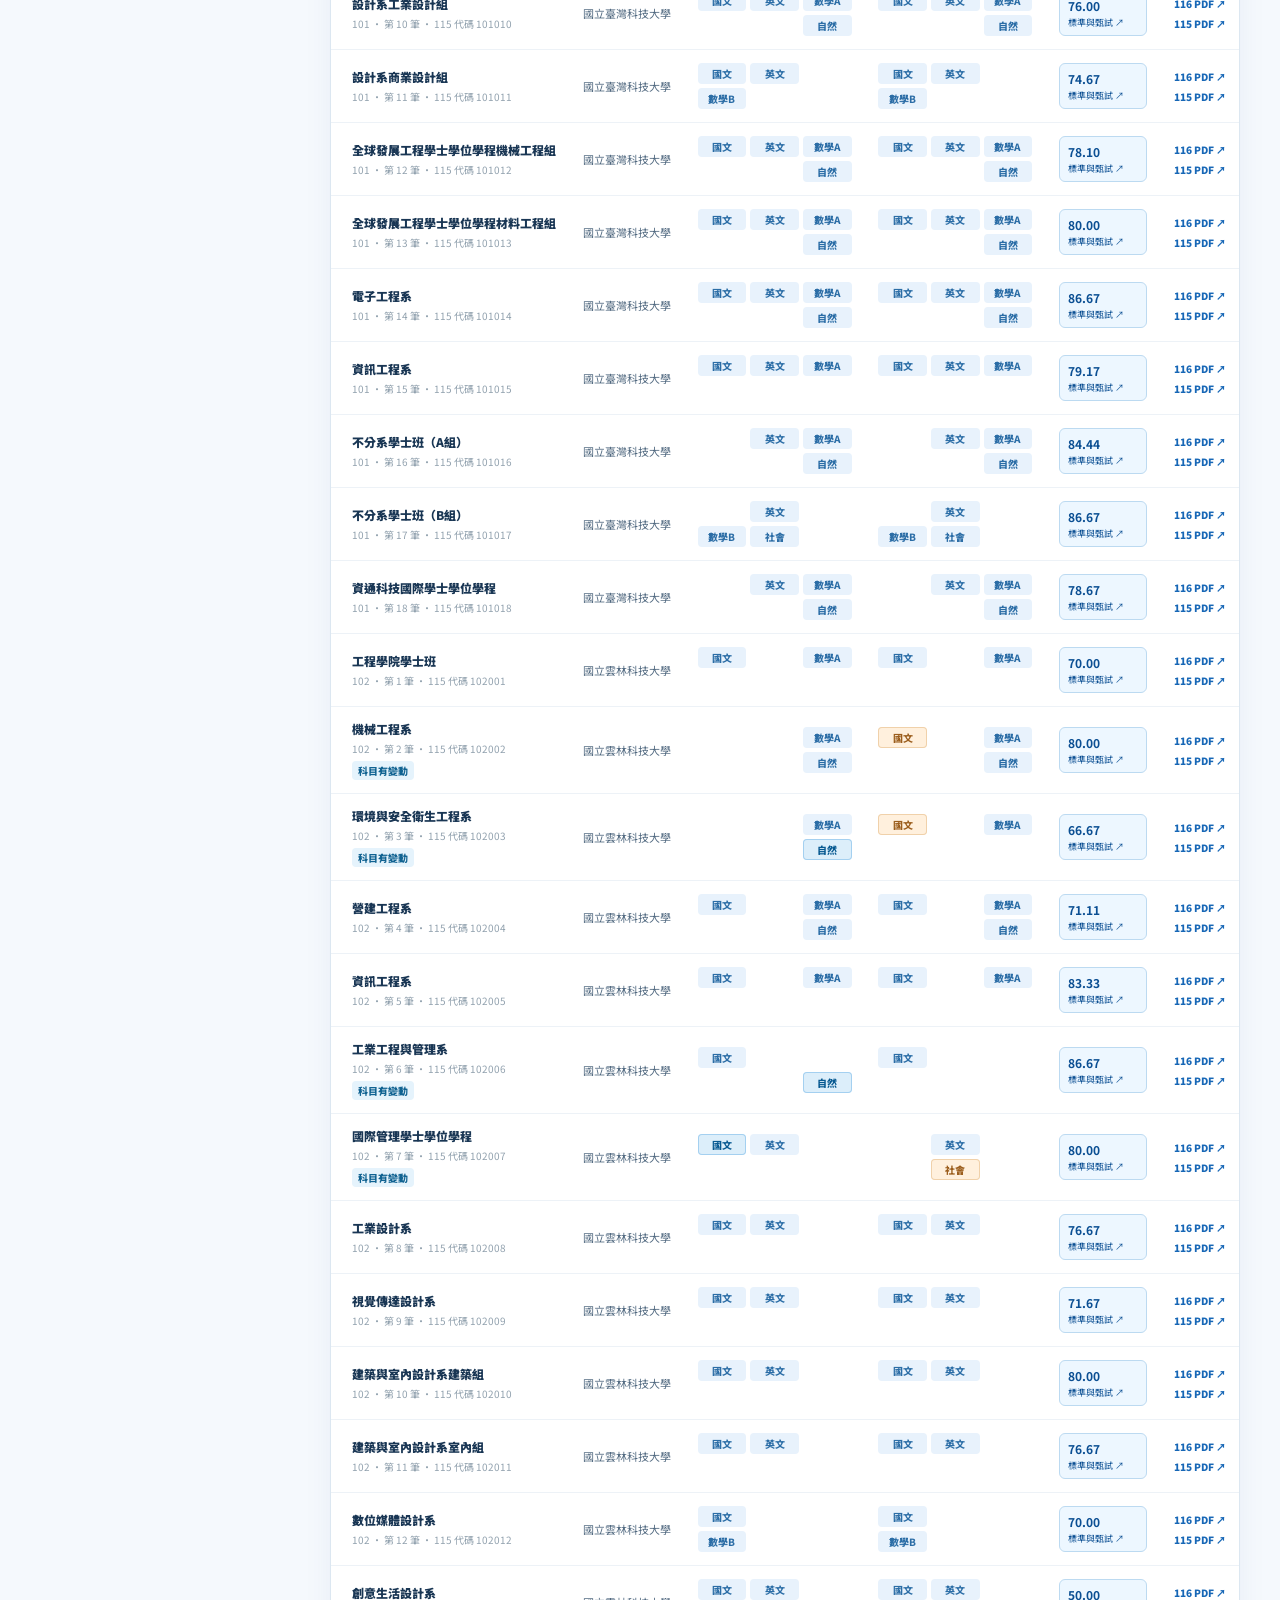
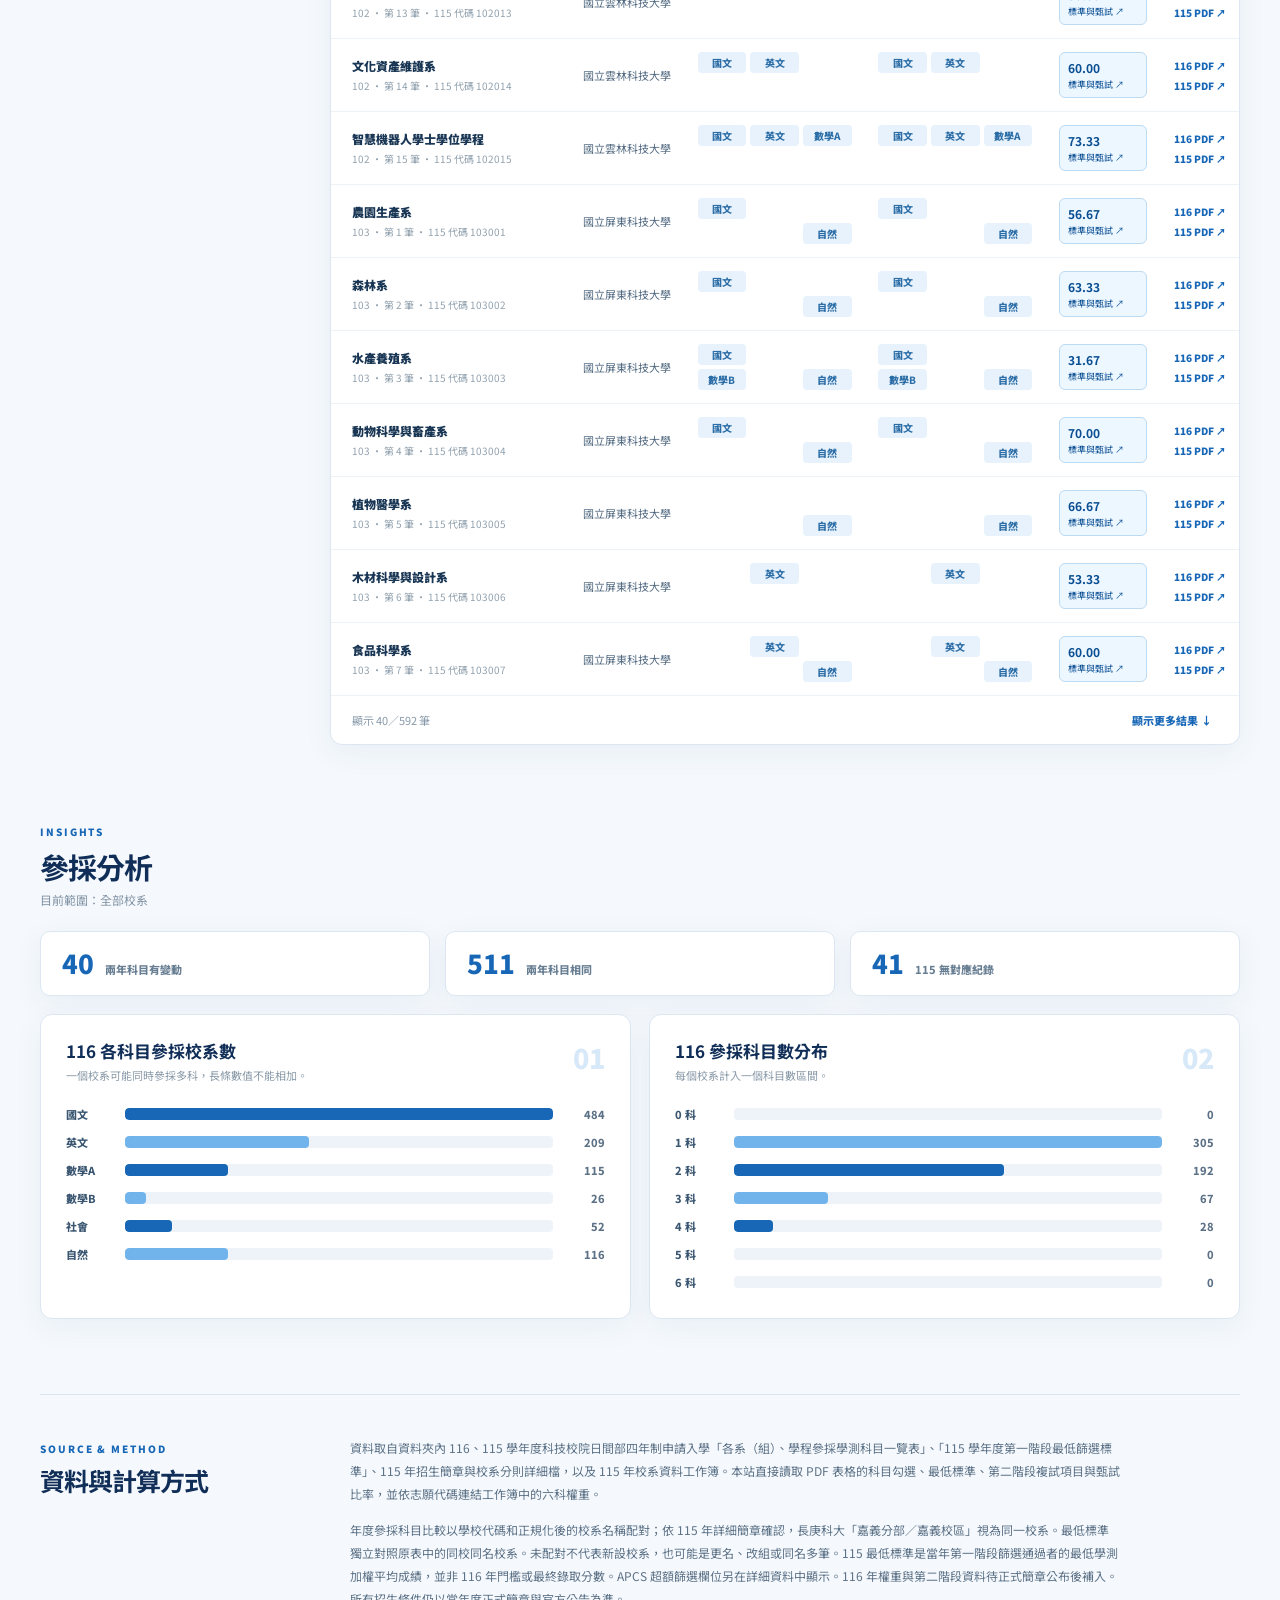
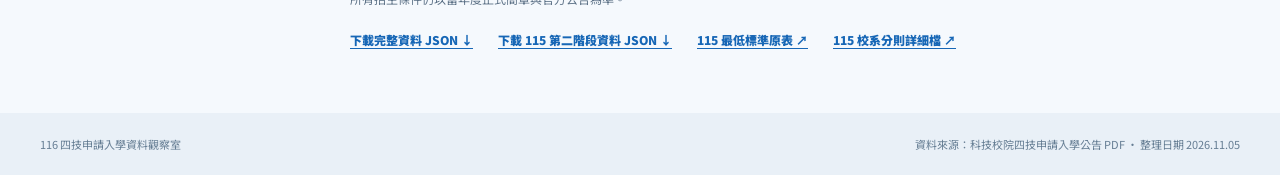
==== commit f53f7f6d: "Add files via upload" ====
--- a/tech/index.html
+++ b/tech/index.html
@@ -44,7 +44,7 @@
           <label class="field-label" for="comparison">年度比較</label><select id="comparison"><option value="">全部校系</option><option value="changed">參採科目有變動</option><option value="same">參採科目無變動</option><option value="unmatched">115 無對應紀錄</option></select>
           <fieldset class="subject-fieldset"><legend class="field-label">116 參採科目</legend><div id="subject-options" class="subject-options"></div></fieldset>
           <fieldset class="mode-fieldset"><legend class="field-label">科目篩選方式</legend><label><input type="radio" name="subject-mode" value="all" checked> 包含全部已選科目</label><label><input type="radio" name="subject-mode" value="any"> 包含任一已選科目</label><label><input type="radio" name="subject-mode" value="exact"> 恰好是已選科目</label></fieldset>
-          <div class="filter-resource"><a href="https://www.jctv.ntut.edu.tw/downloads/115/caac/115_caac_rule.pdf#page=21" target="_blank" rel="noopener noreferrer">115 簡章計分規則 ↗</a></div>
+          <div class="filter-resource"><a href="data/115_caac_rule.pdf#page=21" target="_blank" rel="noopener noreferrer">115 簡章計分規則 ↗</a></div>
           <a class="mobile-results-link" href="#results">查看查詢結果 ↓</a>
         </aside>
         <div class="results-panel" id="results">
@@ -61,9 +61,9 @@
     <section class="about wrap" id="about">
       <div><span class="kicker">SOURCE & METHOD</span><h2>資料與計算方式</h2></div>
       <div class="about-copy">
-        <p>資料取自資料夾內 116、115 學年度科技校院日間部四年制申請入學「各系（組）、學程參採學測科目一覽表」、「115 學年度第一階段最低篩選標準」、115 年招生簡章與校系分則詳細檔，以及 115 年校系資料工作簿。本站直接讀取 PDF 表格的科目勾選與標準欄位，並依志願代碼連結工作簿中的六科權重。</p>
-        <p>年度參採科目比較以學校代碼和正規化後的校系名稱配對；依 115 年詳細簡章確認，長庚科大「嘉義分部／嘉義校區」視為同一校系。最低標準獨立對照原表中的同校同名校系。未配對不代表新設校系，也可能是更名、改組或同名多筆。115 最低標準是當年第一階段篩選通過者的最低學測加權平均成績，並非 116 年門檻或最終錄取分數。APCS 超額篩選欄位另在詳細資料中顯示。116 年權重待正式簡章公布後補入。所有招生條件仍以當年度正式簡章與官方公告為準。</p>
-        <div class="source-links"><a href="data/programs.json" download>下載完整資料 JSON ↓</a><a href="data/115_第一階段最低篩選標準.pdf" target="_blank" rel="noopener noreferrer">115 最低標準原表 ↗</a><a href="data/115_more_rule.pdf" target="_blank" rel="noopener noreferrer">115 校系分則詳細檔 ↗</a></div>
+        <p>資料取自資料夾內 116、115 學年度科技校院日間部四年制申請入學「各系（組）、學程參採學測科目一覽表」、「115 學年度第一階段最低篩選標準」、115 年招生簡章與校系分則詳細檔，以及 115 年校系資料工作簿。本站直接讀取 PDF 表格的科目勾選、最低標準、第二階段複試項目與甄試比率，並依志願代碼連結工作簿中的六科權重。</p>
+        <p>年度參採科目比較以學校代碼和正規化後的校系名稱配對；依 115 年詳細簡章確認，長庚科大「嘉義分部／嘉義校區」視為同一校系。最低標準獨立對照原表中的同校同名校系。未配對不代表新設校系，也可能是更名、改組或同名多筆。115 最低標準是當年第一階段篩選通過者的最低學測加權平均成績，並非 116 年門檻或最終錄取分數。APCS 超額篩選欄位另在詳細資料中顯示。116 年權重與第二階段資料待正式簡章公布後補入。所有招生條件仍以當年度正式簡章與官方公告為準。</p>
+        <div class="source-links"><a href="data/programs.json" download>下載完整資料 JSON ↓</a><a href="data/second_stage_115.json" download>下載 115 第二階段資料 JSON ↓</a><a href="data/115_第一階段最低篩選標準.pdf" target="_blank" rel="noopener noreferrer">115 最低標準原表 ↗</a><a href="data/115_more_rule.pdf" target="_blank" rel="noopener noreferrer">115 校系分則詳細檔 ↗</a></div>
       </div>
     </section>
   </main>
@@ -79,9 +79,28 @@
         <p class="weights-formula">115 學測成績加權平均＝（各科級分 × 權重的總和）÷（15 × 權重總和）× 100，四捨五入至小數第 2 位。</p>
         <p class="weights-note">115 欄位的「—」表示不採計該科，計算時權重視為 0；採計但未應考的科目，該科級分視為 0。請依各校正式簡章確認採計方式。</p>
       </section>
+      <section class="second-stage-section" aria-labelledby="second-stage-title">
+        <h3 id="second-stage-title">第二階段</h3>
+        <p class="second-stage-note">以下項目依 115 年簡章列出；116 年簡章尚未公告，資料待公布。</p>
+        <h4>複試評分項目</h4>
+        <table class="second-stage-table review-table"><thead><tr><th scope="col">116 年</th><th scope="col">115 年</th></tr></thead><tbody><tr><td class="second-stage-pending">待公布</td><td id="second-stage-review"></td></tr></tbody></table>
+        <h4>甄試全部評分項目佔總成績比率</h4>
+        <table class="second-stage-table ratio-table"><thead><tr><th scope="col">評分項目（115）</th><th scope="col">116 比率</th><th scope="col">115 比率</th></tr></thead><tbody id="second-stage-ratios"></tbody></table>
+        <p class="second-stage-note">115 比率的「—」表示該項目列於甄試全部評分項目，但不佔總成績比率。</p>
+      </section>
     </div>
     <div class="dialog-foot"><div class="dialog-links"><a id="standards-source" target="_blank" rel="noopener noreferrer">開啟最低標準 PDF ↗</a><a id="standards-detail" target="_blank" rel="noopener noreferrer">115 校系詳細簡章 ↗</a></div><button id="standards-done" class="outline-button" type="button">關閉</button></div>
   </dialog>
-  <footer><div class="wrap footer-inner"><span>116 四技申請入學資料觀察室</span><span>資料來源：科技校院四技申請入學公告 PDF · 整理日期 2026.11.04</span></div></footer>
+  <dialog id="document-dialog" class="document-dialog" aria-labelledby="document-title">
+    <div class="document-head"><div><h2 id="document-title"></h2><p id="document-description"></p></div><button id="document-close" type="button" aria-label="關閉檢視視窗並返回網站">關閉 ×</button></div>
+    <p id="document-help" class="document-help" hidden>若官方網站限制站內顯示，請使用下方的「在新分頁開啟 PDF」。</p>
+    <div id="document-pdf-viewer" class="document-pdf-viewer" hidden>
+      <div class="document-page-controls" aria-label="PDF 翻頁"><button id="document-page-prev" type="button">上一頁</button><span id="document-page-status" role="status" aria-live="polite">載入中…</span><button id="document-page-next" type="button">下一頁</button></div>
+      <div class="document-page"><canvas id="document-page-canvas" aria-label="PDF 頁面"></canvas></div>
+    </div>
+    <iframe id="document-frame" title="PDF 文件預覽"></iframe>
+    <div class="document-foot"><a id="document-original" data-direct-open target="_blank" rel="noopener noreferrer">在新分頁開啟 PDF ↗</a><button id="document-done" type="button">關閉並返回網站</button></div>
+  </dialog>
+  <footer><div class="wrap footer-inner"><span>116 四技申請入學資料觀察室</span><span>資料來源：科技校院四技申請入學公告 PDF · 整理日期 2026.11.05</span></div></footer>
 </body>
 </html>
--- a/tech/styles.css
+++ b/tech/styles.css
@@ -13,9 +13,26 @@
 @media(max-width:520px){.topbar nav a:last-child{display:none}.hero h1{font-size:37px}.hero-metrics{gap:20px}.section-heading{align-items:flex-start}.section-heading .text-button{margin-top:20px;white-space:nowrap}.results-head{display:block}.results-actions{margin-top:14px}.results-actions select{flex:1}.subject-options{grid-template-columns:1fr 1fr}.chart-card{padding:20px}.dialog-head,.dialog-content{padding-left:17px;padding-right:17px}.dialog-head h2{font-size:18px}.dialog-foot{padding-left:17px;padding-right:17px}}
 
 .weights-table th:nth-child(n+2),.weights-table td:nth-child(n+2){text-align:right}
-.weights-table th:nth-child(2),.weights-table td:nth-child(2){background:#f7fafd}
-.weight-pending{color:#8195a9;font-weight:700;white-space:nowrap}
+.weights-table th:nth-child(3),.weights-table td:nth-child(3){background:#f7fafd}
+.weights-table td:nth-child(3).weight-used{color:#8195a9;font-weight:700}
+.weight-pending{color:#0b4f93;font-weight:900;white-space:nowrap}
 .weights-pending-note{margin:9px 0 0;color:#627d95;font-size:11px;line-height:1.6}
+.second-stage-section{margin-top:24px;padding:15px 17px 17px;border:1px solid #eacb73;border-radius:9px;background:#fffbed}
+.second-stage-section h3{margin:0 0 9px;color:#a66b00;font-size:15px;font-weight:800}
+.second-stage-section h4{margin:17px 0 9px;color:#075f68;font-size:13px}
+.second-stage-note{margin:0;color:#756f5f;font-size:11px;line-height:1.6}
+.second-stage-table{width:100%;min-width:0;table-layout:fixed;border:1px solid #e6e7db;background:#fff}
+.second-stage-table th,.second-stage-table td{padding:8px 9px;border-top:1px solid #e6e7db;font-size:11px;line-height:1.5;vertical-align:top;overflow-wrap:anywhere}
+.second-stage-table thead th{border-top:0;background:#e8f2f3;color:#3b6170}
+.second-stage-table tbody th{color:#315669;font-weight:700}
+.review-table th,.review-table td{width:50%}
+.review-table ul{margin:0;padding:0;list-style:none}
+.review-table li+li{margin-top:5px}
+.ratio-table th:first-child{width:54%;padding-left:9px}
+.ratio-table th:nth-child(n+2),.ratio-table td:nth-child(n+2){width:23%;text-align:right}
+.second-stage-table .second-stage-pending{background:#f7fbfa;color:#075f68;font-weight:900;white-space:nowrap}
+.second-stage-ratio{color:#58718a;font-weight:800}
+.second-stage-empty{color:#98a8b7}
 
 .filter-resource{margin-top:19px;padding-top:14px;border-top:1px solid var(--line)}
 .filter-resource a{display:inline-flex;align-items:center;color:var(--blue);font-size:11px;font-weight:900;line-height:1.5;text-underline-offset:3px}
@@ -23,3 +40,24 @@
 
 .dialog-content dd.score-value{color:#b4232f}
 .dialog-content dd.score-missing{color:#8295a8}
+.document-dialog{position:fixed;z-index:40;width:min(1100px,calc(100% - 28px));height:min(88vh,1000px);height:min(88dvh,1000px);max-width:none;max-height:none;margin:auto;padding:0;border:1px solid #c4d9ea;border-radius:12px;background:#fff;color:var(--ink);box-shadow:0 25px 80px #102e574d;overflow:hidden}
+.document-dialog[open]{display:flex;flex-direction:column}
+.document-dialog::backdrop{background:rgba(14,33,48,.7)}
+.document-head,.document-foot{display:flex;align-items:center;justify-content:space-between;gap:12px;flex:none;padding:12px 18px}
+.document-head{border-bottom:1px solid var(--line)}
+.document-head h2{margin:0;color:var(--navy);font-size:16px;line-height:1.4}
+.document-head p{margin:2px 0 0;color:var(--muted);font-size:11px}
+.document-head button,.document-foot button{flex:none;min-height:38px;padding:7px 12px;border:1px solid #bad3e9;border-radius:7px;background:#edf6ff;color:var(--blue-dark);font-size:11px;font-weight:800}
+.document-head button:hover,.document-foot button:hover{background:#dcefff}
+.document-help{flex:none;margin:0;padding:8px 18px;color:#617588;background:#f5f8fa;font-size:11px;line-height:1.6}
+.document-dialog iframe{display:block;width:100%;min-height:0;flex:1;border:0;background:#eef3f8}
+.document-dialog iframe[hidden],.document-pdf-viewer[hidden]{display:none}
+.document-pdf-viewer{flex:1;min-height:0;overflow:auto;background:#e9f0f6}
+.document-page-controls{position:sticky;top:0;z-index:1;display:flex;justify-content:center;align-items:center;gap:14px;padding:9px;background:#fff;border-bottom:1px solid var(--line);color:var(--navy);font-size:12px;font-weight:800}
+.document-page-controls button{min-height:32px;padding:5px 10px;border:1px solid #bad3e9;border-radius:6px;background:#edf6ff;color:var(--blue-dark);font-size:11px;font-weight:800}
+.document-page-controls button:disabled{opacity:.45;cursor:default}
+.document-page{display:flex;justify-content:center;padding:16px}
+.document-page canvas{display:block;max-width:100%;height:auto;background:#fff;box-shadow:0 2px 12px #29455c33}
+.document-foot{border-top:1px solid var(--line)}
+.document-foot a{color:var(--blue);font-size:12px;font-weight:800;text-underline-offset:3px}
+@media(max-width:520px){.document-dialog{width:calc(100% - 12px);height:calc(100vh - 96px);height:calc(100dvh - 96px);border-radius:10px}.document-head{padding:10px 12px}.document-head h2{font-size:13px}.document-help{padding:7px 12px}.document-foot{padding:10px 12px calc(16px + env(safe-area-inset-bottom,0px))}.document-foot a{font-size:11px}}
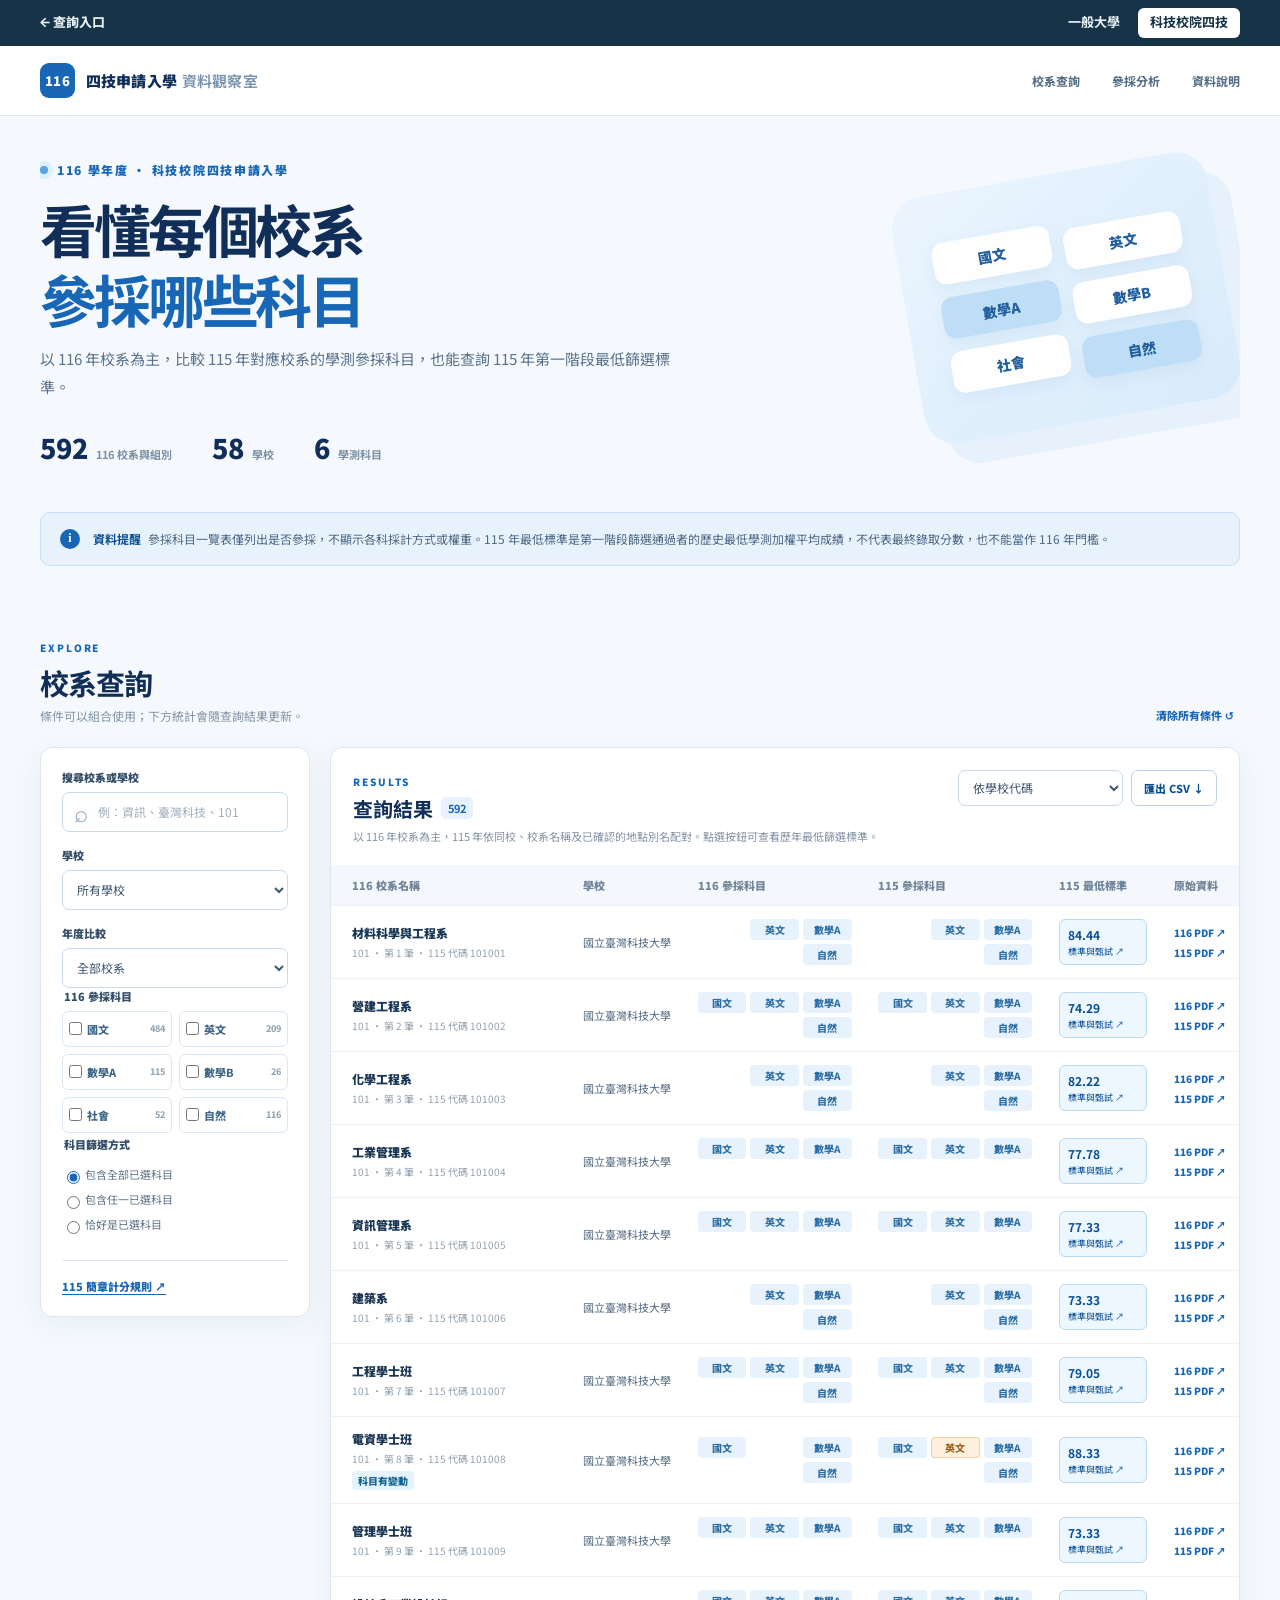
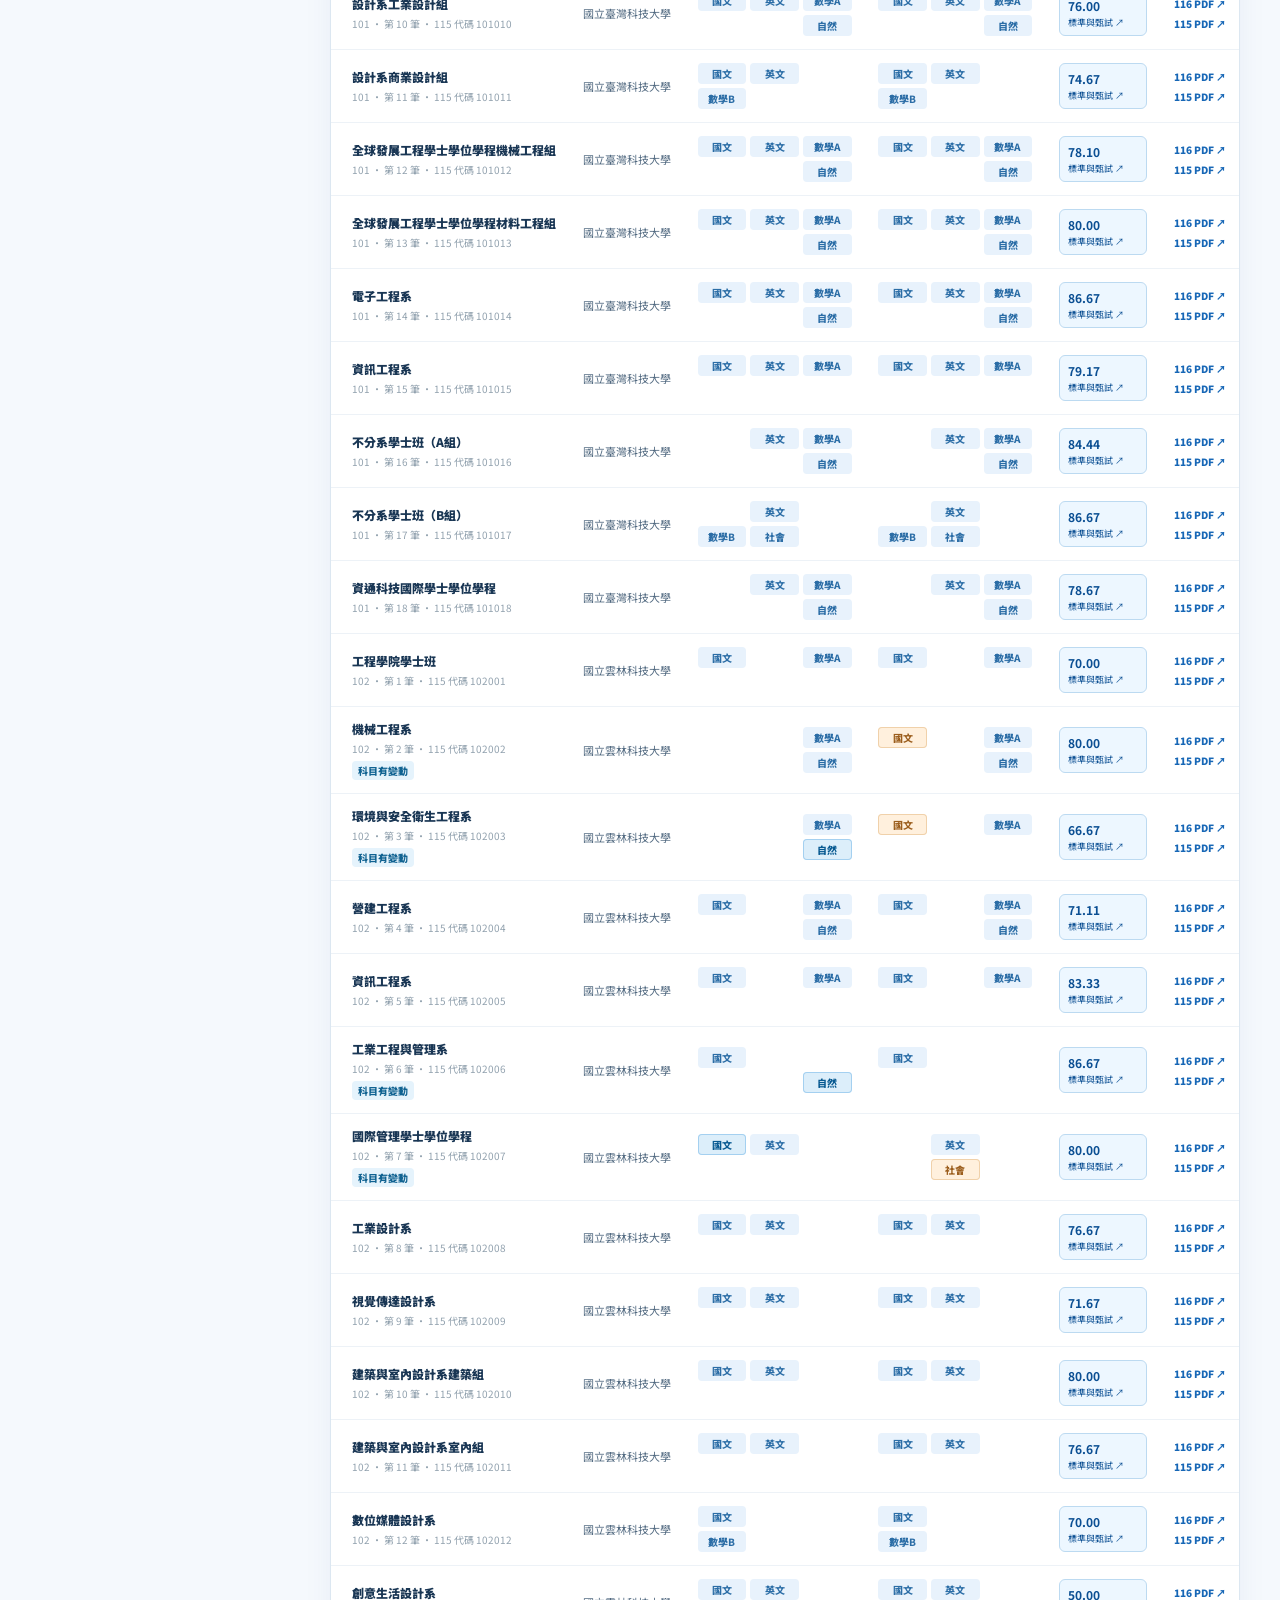
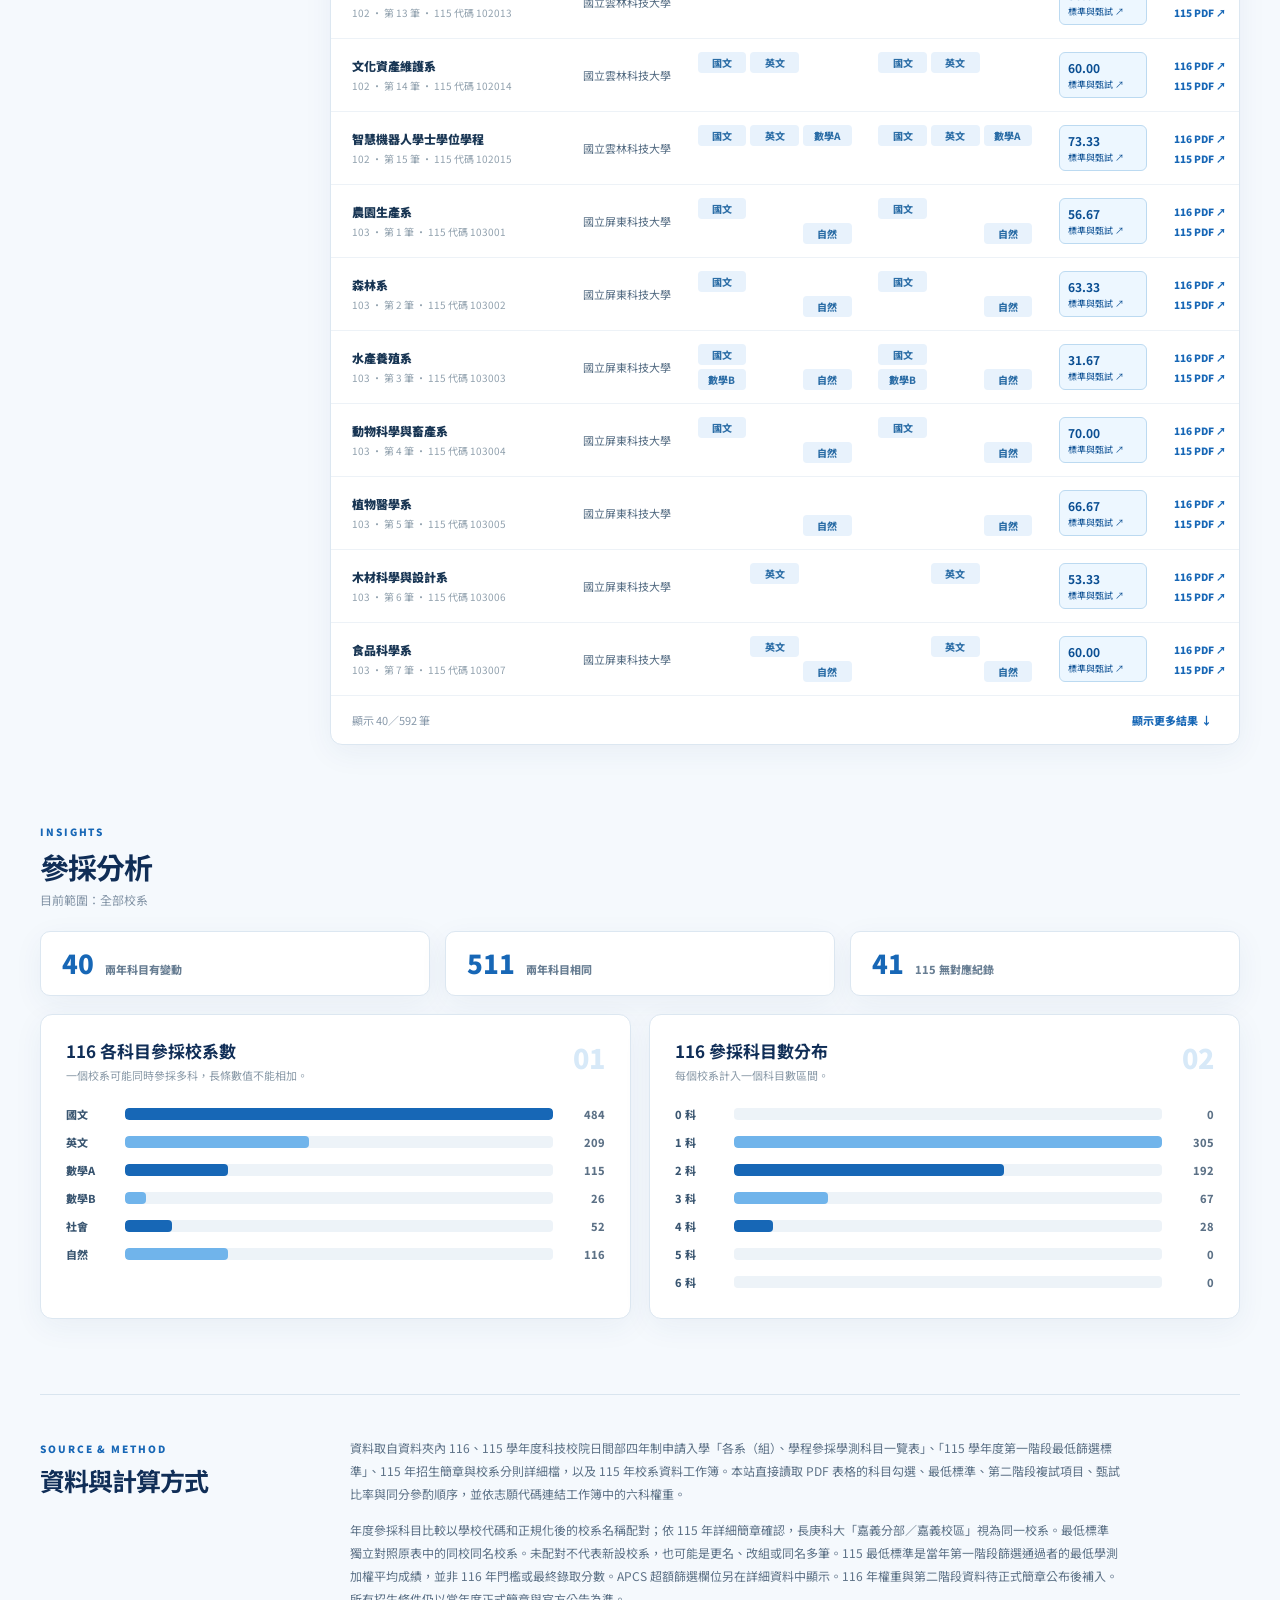
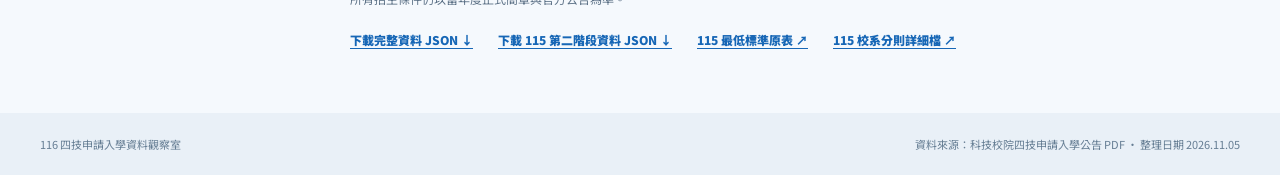
==== commit 09b7fc60: "Add files via upload" ====
--- a/tech/index.html
+++ b/tech/index.html
@@ -61,7 +61,7 @@
     <section class="about wrap" id="about">
       <div><span class="kicker">SOURCE & METHOD</span><h2>資料與計算方式</h2></div>
       <div class="about-copy">
-        <p>資料取自資料夾內 116、115 學年度科技校院日間部四年制申請入學「各系（組）、學程參採學測科目一覽表」、「115 學年度第一階段最低篩選標準」、115 年招生簡章與校系分則詳細檔，以及 115 年校系資料工作簿。本站直接讀取 PDF 表格的科目勾選、最低標準、第二階段複試項目與甄試比率，並依志願代碼連結工作簿中的六科權重。</p>
+        <p>資料取自資料夾內 116、115 學年度科技校院日間部四年制申請入學「各系（組）、學程參採學測科目一覽表」、「115 學年度第一階段最低篩選標準」、115 年招生簡章與校系分則詳細檔，以及 115 年校系資料工作簿。本站直接讀取 PDF 表格的科目勾選、最低標準、第二階段複試項目、甄試比率與同分參酌順序，並依志願代碼連結工作簿中的六科權重。</p>
         <p>年度參採科目比較以學校代碼和正規化後的校系名稱配對；依 115 年詳細簡章確認，長庚科大「嘉義分部／嘉義校區」視為同一校系。最低標準獨立對照原表中的同校同名校系。未配對不代表新設校系，也可能是更名、改組或同名多筆。115 最低標準是當年第一階段篩選通過者的最低學測加權平均成績，並非 116 年門檻或最終錄取分數。APCS 超額篩選欄位另在詳細資料中顯示。116 年權重與第二階段資料待正式簡章公布後補入。所有招生條件仍以當年度正式簡章與官方公告為準。</p>
         <div class="source-links"><a href="data/programs.json" download>下載完整資料 JSON ↓</a><a href="data/second_stage_115.json" download>下載 115 第二階段資料 JSON ↓</a><a href="data/115_第一階段最低篩選標準.pdf" target="_blank" rel="noopener noreferrer">115 最低標準原表 ↗</a><a href="data/115_more_rule.pdf" target="_blank" rel="noopener noreferrer">115 校系分則詳細檔 ↗</a></div>
       </div>
@@ -88,6 +88,11 @@
         <table class="second-stage-table ratio-table"><thead><tr><th scope="col">評分項目（115）</th><th scope="col">116 比率</th><th scope="col">115 比率</th></tr></thead><tbody id="second-stage-ratios"></tbody></table>
         <p class="second-stage-note">115 比率的「—」表示該項目列於甄試全部評分項目，但不佔總成績比率。</p>
       </section>
+      <section class="tie-break-section" aria-labelledby="tie-break-title">
+        <h3 id="tie-break-title">同分參酌順序</h3>
+        <p>依 115 年校系詳細簡章列出；116 年簡章尚未公告，資料待公布。</p>
+        <table class="tie-break-table"><thead><tr><th scope="col">順序</th><th scope="col">116 年</th><th scope="col">115 年評分項目</th></tr></thead><tbody id="tie-break-rows"></tbody></table>
+      </section>
     </div>
     <div class="dialog-foot"><div class="dialog-links"><a id="standards-source" target="_blank" rel="noopener noreferrer">開啟最低標準 PDF ↗</a><a id="standards-detail" target="_blank" rel="noopener noreferrer">115 校系詳細簡章 ↗</a></div><button id="standards-done" class="outline-button" type="button">關閉</button></div>
   </dialog>
@@ -95,7 +100,7 @@
     <div class="document-head"><div><h2 id="document-title"></h2><p id="document-description"></p></div><button id="document-close" type="button" aria-label="關閉檢視視窗並返回網站">關閉 ×</button></div>
     <p id="document-help" class="document-help" hidden>若官方網站限制站內顯示，請使用下方的「在新分頁開啟 PDF」。</p>
     <div id="document-pdf-viewer" class="document-pdf-viewer" hidden>
-      <div class="document-page-controls" aria-label="PDF 翻頁"><button id="document-page-prev" type="button">上一頁</button><span id="document-page-status" role="status" aria-live="polite">載入中…</span><button id="document-page-next" type="button">下一頁</button></div>
+      <div class="document-page-controls" aria-label="PDF 翻頁"><button id="document-page-prev" type="button">上一頁</button><span id="document-page-status" role="status" aria-live="polite">載入中…</span><button id="document-page-next" type="button">下一頁</button><button id="document-page-retry" type="button" hidden>重試載入</button></div>
       <div class="document-page"><canvas id="document-page-canvas" aria-label="PDF 頁面"></canvas></div>
     </div>
     <iframe id="document-frame" title="PDF 文件預覽"></iframe>
--- a/tech/styles.css
+++ b/tech/styles.css
@@ -33,6 +33,16 @@
 .second-stage-table .second-stage-pending{background:#f7fbfa;color:#075f68;font-weight:900;white-space:nowrap}
 .second-stage-ratio{color:#58718a;font-weight:800}
 .second-stage-empty{color:#98a8b7}
+.tie-break-section{margin-top:14px;padding:15px 17px 17px;border:1px solid #ebc4ce;border-radius:9px;background:#fff3f6}
+.tie-break-section h3{margin:0 0 7px;color:#a44860;font-size:15px;font-weight:800}
+.tie-break-section p{margin:0 0 11px;color:#836b74;font-size:11px;line-height:1.6}
+.tie-break-table{width:100%;min-width:0;table-layout:fixed;border:1px solid #edd7dc;background:#fff}
+.tie-break-table th,.tie-break-table td{padding:8px 9px;border-top:1px solid #edd7dc;font-size:11px;line-height:1.5;vertical-align:top;overflow-wrap:anywhere}
+.tie-break-table thead th{border-top:0;background:#fbe5ea;color:#815464}
+.tie-break-table th:first-child{width:15%;padding-left:9px;text-align:center}
+.tie-break-table th:nth-child(2),.tie-break-table td:nth-child(2){width:23%}
+.tie-break-table tbody th{color:#a44860;font-weight:900}
+.tie-break-pending{background:#fff9fa;color:#a44860;font-weight:800;white-space:nowrap}
 
 .filter-resource{margin-top:19px;padding-top:14px;border-top:1px solid var(--line)}
 .filter-resource a{display:inline-flex;align-items:center;color:var(--blue);font-size:11px;font-weight:900;line-height:1.5;text-underline-offset:3px}
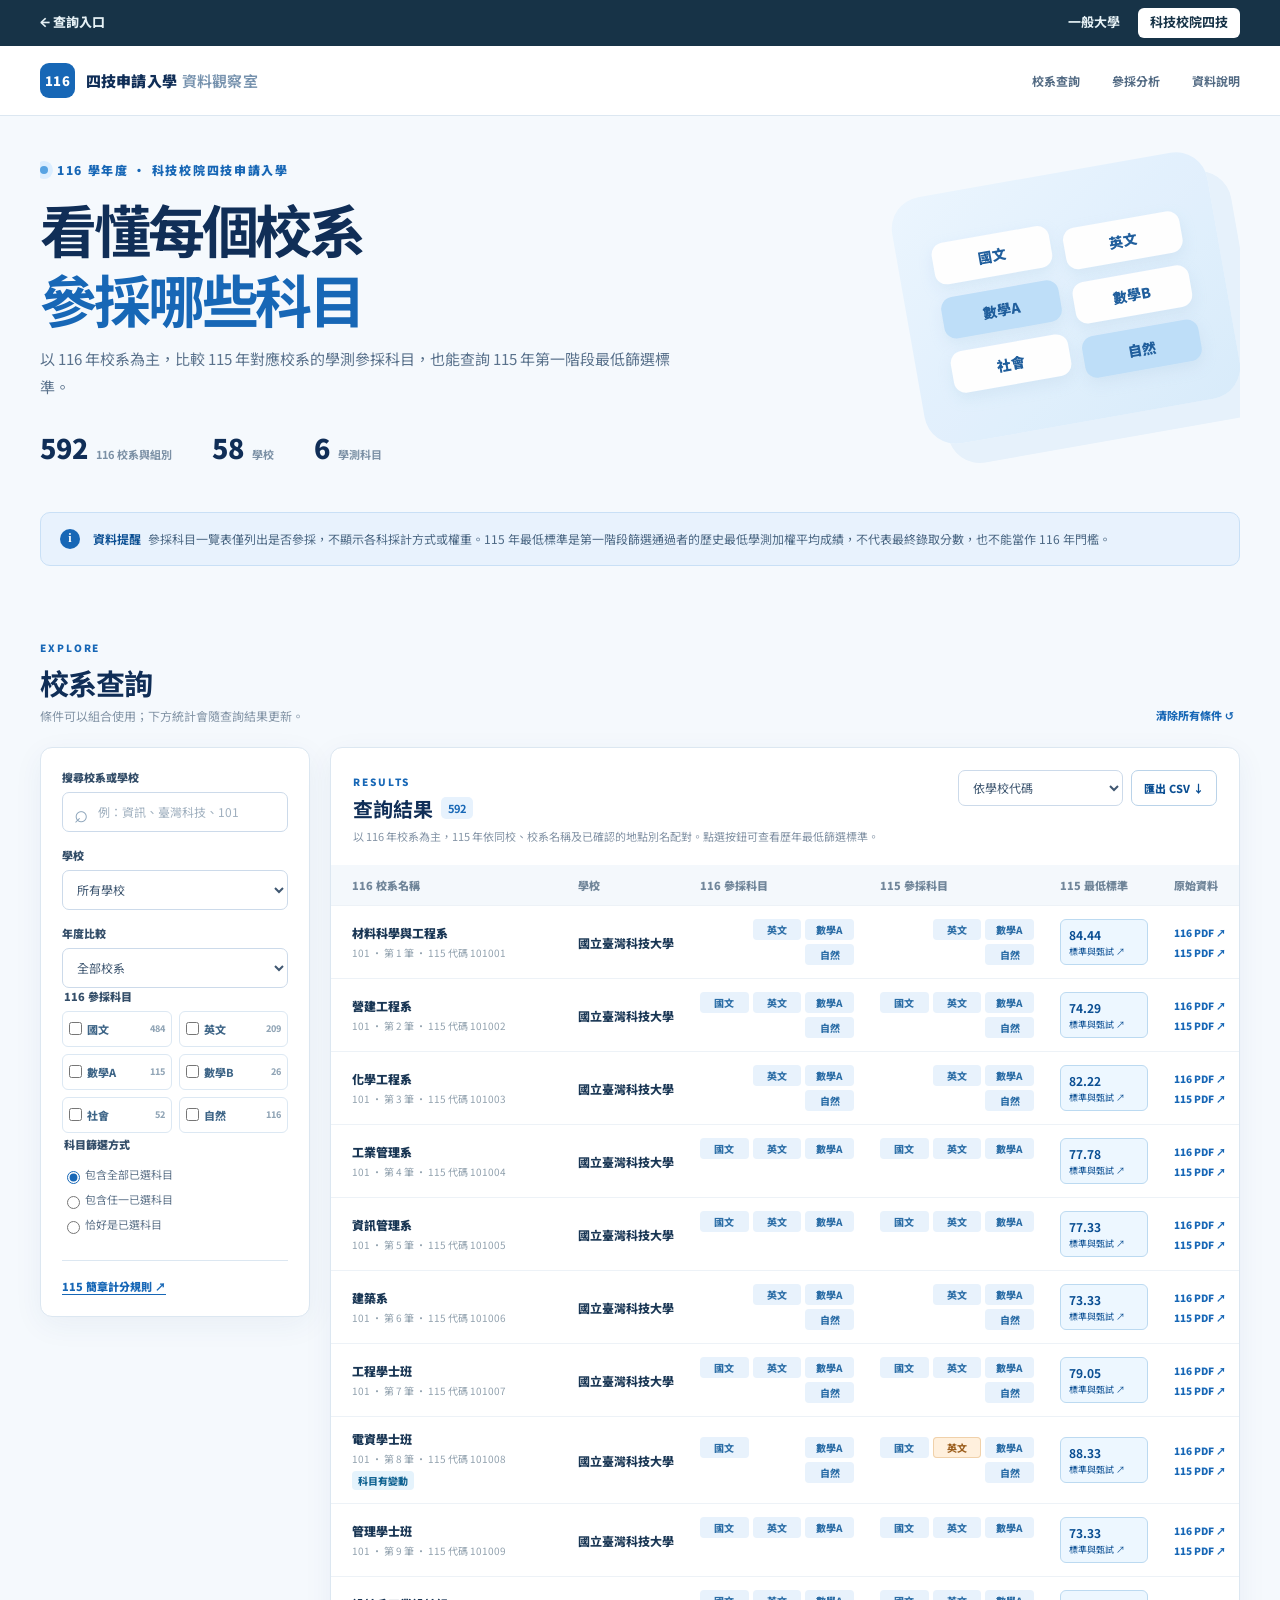
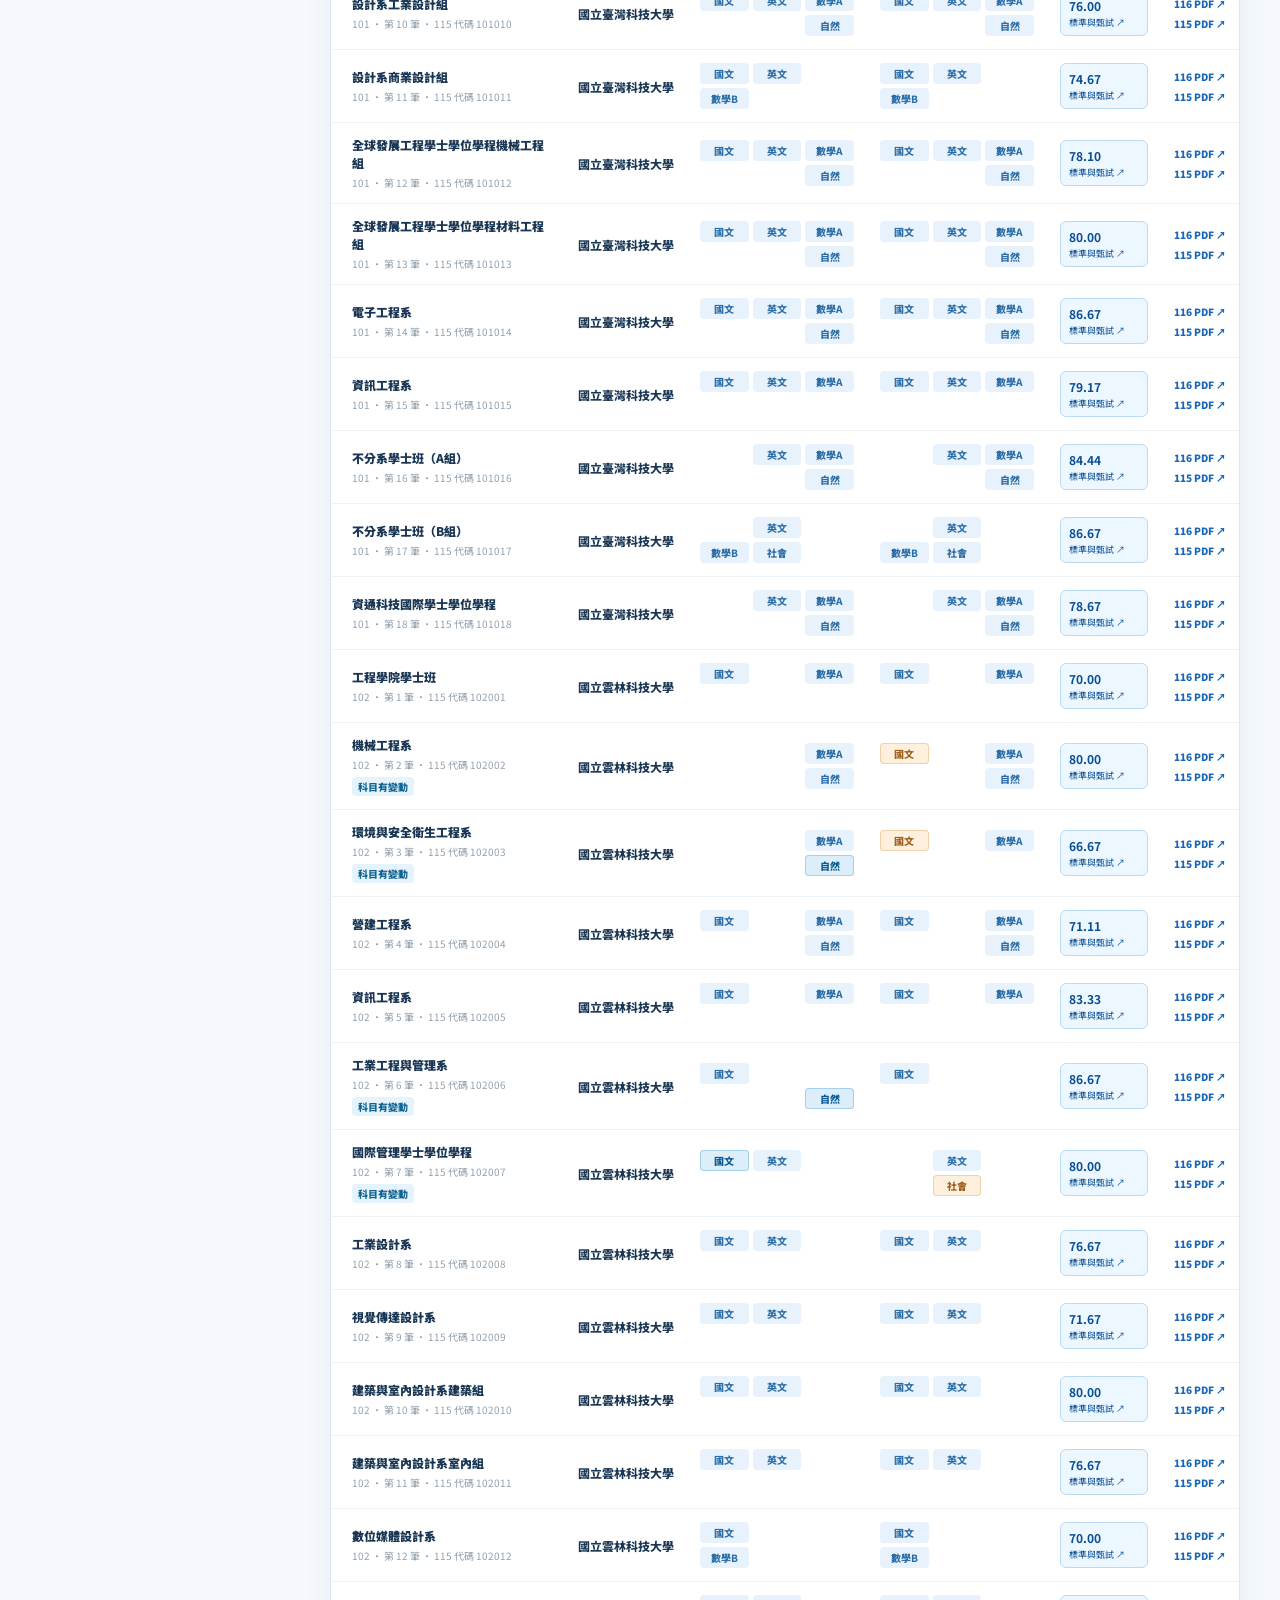
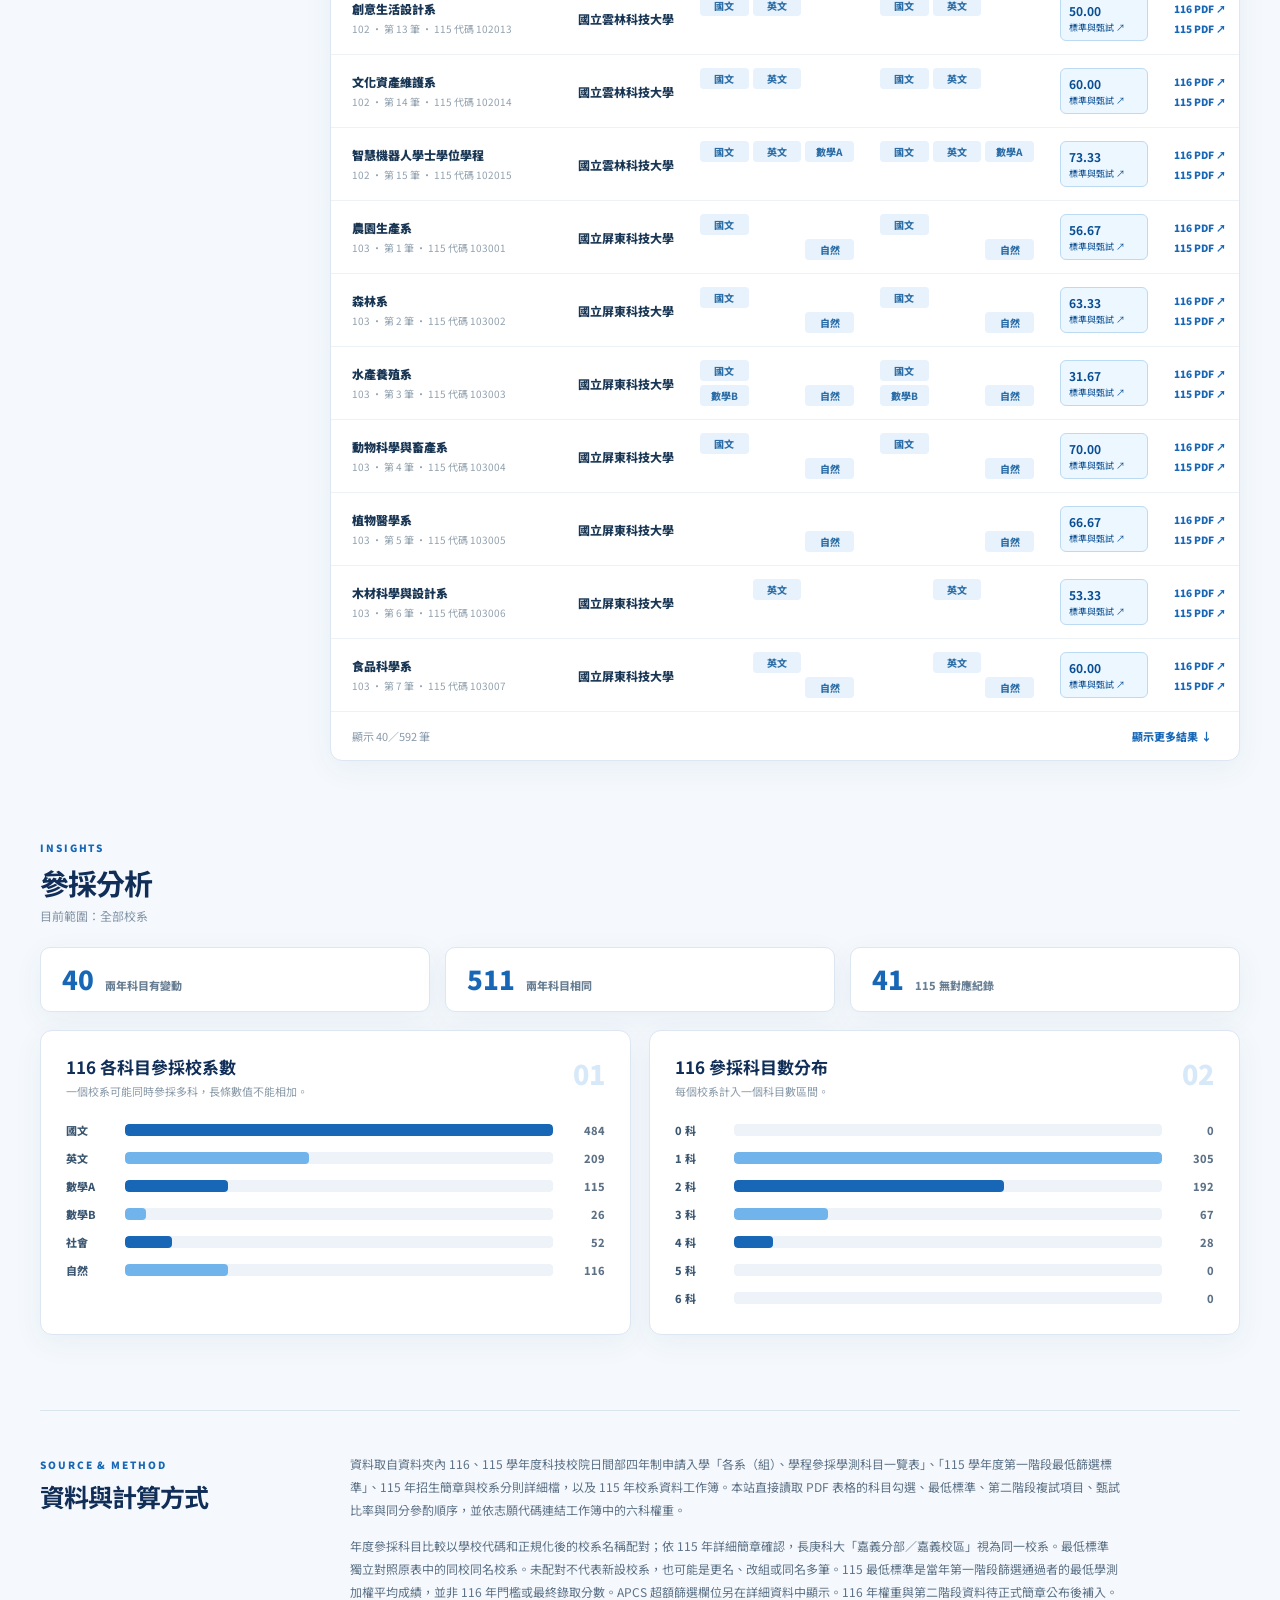
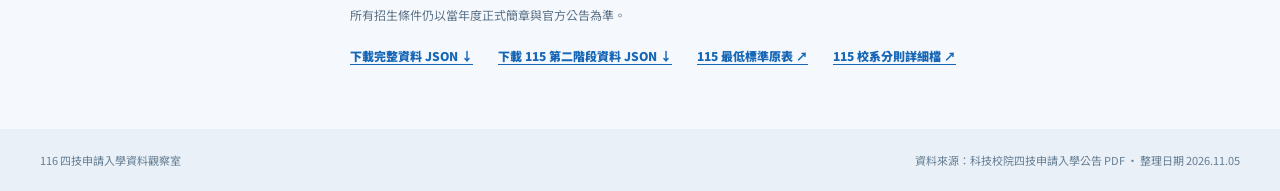
==== commit 2f2e85c7: "Add files via upload" ====
--- a/tech/index.html
+++ b/tech/index.html
@@ -5,10 +5,10 @@
   <meta name="viewport" content="width=device-width, initial-scale=1">
   <meta name="description" content="比較 116 與 115 學年度科技校院四技申請入學參採學測科目，並查詢 115 年第一階段最低篩選標準。">
   <title>116／115 四技申請入學參採科目比較</title>
-  <link rel="stylesheet" href="styles.css">
+  <link rel="stylesheet" href="styles.css?v=3c45e2ac9660">
   <link rel="stylesheet" href="../portal.css">
-  <script src="data/programs.js" defer></script>
-  <script src="app.js" defer></script>
+  <script src="data/programs.js?v=e6046d2d1927" defer></script>
+  <script src="app.js?v=b764c0bea693" defer></script>
 </head>
 <body>
   <nav class="portal-switcher" aria-label="申請入學網站切換"><div class="portal-switcher-inner"><a class="portal-switcher-home" href="../index.html">← 查詢入口</a><div class="portal-switcher-links"><a href="../university/index.html">一般大學</a><a href="index.html" aria-current="page">科技校院四技</a></div></div></nav>
--- a/tech/styles.css
+++ b/tech/styles.css
@@ -1,73 +1,73 @@
-:root{--navy:#102e57;--blue:#1767b6;--blue-dark:#0b4f93;--blue-soft:#eaf4ff;--sky:#70b4eb;--ink:#19334f;--muted:#657b91;--line:#dce7f1;--paper:#f5f9fd;--white:#fff;--shadow:0 8px 30px rgba(29,75,124,.06)}
-*{box-sizing:border-box}html{scroll-behavior:smooth}body{margin:0;background:var(--paper);color:var(--ink);font-family:'Noto Sans TC',system-ui,-apple-system,'Microsoft JhengHei',sans-serif;font-size:14px}button,input,select{font:inherit}button{cursor:pointer}a{color:inherit}.wrap{width:min(100% - 48px,1200px);margin-inline:auto}.sr-only{position:absolute;width:1px;height:1px;padding:0;margin:-1px;overflow:hidden;clip:rect(0,0,0,0);white-space:nowrap;border:0}
-.topbar{height:70px;background:#fff;border-bottom:1px solid var(--line)}.topbar-inner{height:100%;display:flex;align-items:center;justify-content:space-between;gap:20px}.brand{display:flex;align-items:center;gap:11px;text-decoration:none;color:var(--navy);font-size:15px;font-weight:900;letter-spacing:.01em;white-space:nowrap}.brand-mark{display:grid;place-items:center;width:35px;height:35px;border-radius:9px;background:var(--blue);color:#fff;font-size:13px}.brand-light{margin-left:5px;color:#7591ad;font-weight:600}.topbar nav{display:flex;gap:32px}.topbar nav a{text-decoration:none;color:#526a83;font-size:12px;font-weight:700}.topbar nav a:hover{color:var(--blue)}
-.hero{min-height:360px;position:relative;display:flex;align-items:center;overflow:hidden;padding-top:45px;padding-bottom:45px}.hero-copy{position:relative;z-index:1;max-width:700px}.eyebrow{display:flex;align-items:center;gap:9px;color:var(--blue);font-size:12px;letter-spacing:.14em;font-weight:900}.eyebrow span{width:8px;height:8px;border-radius:50%;background:#57a3e3;box-shadow:0 0 0 5px #dceeff}.hero h1{margin:16px 0 12px;font-size:clamp(38px,5vw,57px);line-height:1.22;letter-spacing:-.055em;color:var(--navy)}.hero h1 em{font-style:normal;color:var(--blue)}.hero p{max-width:630px;margin:0;color:#5a728c;font-size:15px;line-height:1.85}.hero-metrics{display:flex;gap:40px;margin-top:27px}.hero-metrics div{display:flex;align-items:baseline;gap:8px}.hero-metrics strong{font-size:27px;color:var(--navy);font-weight:900;font-variant-numeric:tabular-nums}.hero-metrics span{font-size:11px;color:#7b90a5;font-weight:700}.hero-art{position:absolute;right:14px;top:57px;width:320px;height:250px;border-radius:32px;background:linear-gradient(145deg,#eaf5ff,#d6eafa);transform:rotate(-10deg);box-shadow:20px 23px 0 #e5f1fb;display:grid;grid-template-columns:repeat(2,1fr);gap:13px;align-content:center;padding:35px;opacity:.9}.hero-art span{display:grid;place-items:center;height:42px;border-radius:12px;background:#fff;color:var(--blue-dark);font-weight:900;box-shadow:0 6px 14px #a8c9e544}.hero-art span:nth-child(2n){transform:translateY(8px)}.hero-art span:nth-child(3n){background:#b9dcf8}
-.notice{display:flex;align-items:flex-start;gap:13px;padding:16px 19px;background:#e8f2fd;border:1px solid #c9e0f6;border-radius:10px;color:#4c6884}.notice-icon{display:grid;place-items:center;flex:none;width:20px;height:20px;border-radius:50%;background:var(--blue);color:#fff;font-size:12px;font-weight:900;font-family:Georgia,serif}.notice p{margin:0;font-size:12px;line-height:1.7}.notice strong{color:var(--blue-dark);margin-right:4px}
-.workspace{padding-top:70px}.section-heading{display:flex;justify-content:space-between;align-items:flex-end;gap:20px;margin-bottom:23px}.kicker{color:var(--blue);font-size:10px;font-weight:900;letter-spacing:.19em}.section-heading h2,.about h2{margin:5px 0 4px;font-size:29px;letter-spacing:-.04em;color:var(--navy)}.section-heading p{margin:0;color:#8394a6;font-size:12px}.text-button{border:0;background:none;color:var(--blue);font-size:11px;font-weight:800}.text-button:hover{text-decoration:underline}.workspace-grid{display:grid;grid-template-columns:270px minmax(0,1fr);align-items:start;gap:20px}.filters,.results-panel,.chart-card{border:1px solid var(--line);background:#fff;border-radius:12px;box-shadow:var(--shadow)}.filters{padding:21px}.field-label{display:block;margin:15px 0 7px;color:#344e69;font-size:11px;font-weight:900}.field-label:first-child{margin-top:0}.search-box{height:40px;display:flex;align-items:center;gap:8px;padding:0 11px;border:1px solid #ccdaea;border-radius:7px}.search-box:focus-within{border-color:var(--blue);box-shadow:0 0 0 3px #dceeff}.search-box span{font-size:24px;color:#8ca4ba;line-height:1}.search-box input{border:0;outline:0;min-width:0;width:100%;color:var(--ink);font-size:12px}.search-box input::placeholder{color:#a0b0bf}.filters select,.results-actions select{height:40px;width:100%;border:1px solid #ccdaea;border-radius:7px;padding:0 10px;background:#fff;color:#3f5771;font-size:12px}.filters select:focus-visible,.results-actions select:focus-visible,.outline-button:focus-visible,button:focus-visible,a:focus-visible{outline:2px solid var(--blue);outline-offset:2px}fieldset{border:0;margin:0;padding:0}.subject-options{display:grid;grid-template-columns:1fr 1fr;gap:7px}.subject-option{display:flex;align-items:center;gap:5px;min-height:36px;padding:5px 6px;border:1px solid #dce8f3;border-radius:6px;color:#3e6587;font-size:11px;font-weight:800}.subject-option:has(input:checked){border-color:#8ebde8;background:#eaf5ff}.subject-option input{accent-color:var(--blue);margin:0}.subject-option small{margin-left:auto;color:#91a5b6;font-size:9px}.mode-fieldset{margin-top:3px}.mode-fieldset label{display:block;margin:7px 0;color:#5e7389;font-size:11px}.mode-fieldset input{accent-color:var(--blue);vertical-align:middle}.mobile-results-link{display:none}
-.results-panel{min-width:0;overflow:hidden}.results-head{display:flex;justify-content:space-between;align-items:flex-start;gap:20px;padding:22px 22px 20px}.results-head h3{display:flex;align-items:center;gap:8px;margin:4px 0 4px;font-size:20px;color:var(--navy)}.count-badge{padding:3px 7px;border-radius:5px;background:#e7f2fd;color:var(--blue);font-size:11px}.results-head p{max-width:530px;margin:0;color:#8393a5;font-size:11px;line-height:1.65}.results-actions{display:flex;gap:8px;align-items:center}.results-actions select{width:165px;height:36px}.outline-button{height:36px;white-space:nowrap;padding:0 12px;border:1px solid #bad3e9;border-radius:7px;background:#fff;color:var(--blue-dark);font-size:11px;font-weight:800}.outline-button:hover{background:#edf6ff}.table-scroll{overflow-x:auto}table{width:100%;min-width:850px;border-collapse:collapse;text-align:left}thead{background:#f4f8fc}th{padding:12px 13px;color:#71869a;font-size:11px;font-weight:900;white-space:nowrap}th:first-child,td:first-child{padding-left:21px}td{padding:13px;border-top:1px solid #edf2f7;vertical-align:middle;font-size:11px}tbody tr:hover{background:#f8fbff}.program-name{display:block;color:#193654;font-size:12px;font-weight:900;line-height:1.5}.program-code{display:block;margin-top:3px;color:#91a1ae;font-size:10px;font-variant-numeric:tabular-nums}.school-name{color:#526a81;white-space:nowrap}.tags{width:154px;display:grid;grid-template-columns:repeat(3,1fr);gap:4px}.tag-slot{min-height:21px}.tag{display:grid;place-items:center;height:21px;border-radius:4px;background:#e8f2fc;color:#2b6da6;font-size:10px;font-weight:800;white-space:nowrap}.tag.added{background:#dceefa;color:#075991;box-shadow:inset 0 0 0 1px #a4d0f0}.tag.removed{background:#fff0dd;color:#9b5d1c;box-shadow:inset 0 0 0 1px #f0d1aa}.change-pill{display:inline-block;margin-top:5px;padding:2px 6px;border-radius:4px;font-size:10px;font-weight:800}.change-pill.changed{background:#e5f3fc;color:#116392}.change-pill.unmatched-pill{background:#eff2f5;color:#697d8e}.unmatched,.score-empty{color:#8b9cac;font-size:11px}.standard-button{display:flex;flex-direction:column;gap:2px;align-items:start;min-width:88px;padding:6px 8px;border:1px solid #bcdaf1;border-radius:6px;background:#edf7ff;color:var(--blue-dark)}.standard-button:hover{background:#dcefff}.standard-button strong{font-size:12px}.standard-button small{font-size:9px}.pdf-links{display:flex;flex-direction:column;gap:5px}.pdf-link{color:var(--blue);font-size:10px;font-weight:900;text-decoration:none;white-space:nowrap}.pdf-link:hover{text-decoration:underline}.empty-state{padding:42px;text-align:center;color:var(--muted);font-size:13px}.table-footer{display:flex;justify-content:space-between;align-items:center;padding:15px 21px;border-top:1px solid #edf2f7;color:#8899aa;font-size:11px}.table-footer button{border:0;background:none;color:var(--blue);font-size:11px;font-weight:800}.table-footer button:hover{text-decoration:underline}
-.insights{padding-top:75px;padding-bottom:75px}.comparison-overview{display:grid;grid-template-columns:repeat(3,1fr);gap:15px;margin-bottom:18px}.comparison-overview div{display:flex;align-items:baseline;gap:11px;padding:18px 21px;background:#fff;border:1px solid var(--line);border-radius:10px;box-shadow:var(--shadow)}.comparison-overview strong{color:var(--blue);font-size:26px;line-height:1;font-weight:900;font-variant-numeric:tabular-nums}.comparison-overview span{font-size:11px;color:#687e93;font-weight:800}.insight-grid{display:grid;grid-template-columns:1fr 1fr;gap:18px}.chart-card{padding:23px 25px 28px}.card-head{display:flex;justify-content:space-between;gap:15px;margin-bottom:23px}.card-head h3{margin:0 0 4px;color:var(--navy);font-size:17px}.card-head p{margin:0;color:#8a9aa8;font-size:11px}.card-head>span{color:#d7e9f8;font-size:27px;font-weight:900}.bar-chart{display:grid;gap:12px}.bar-row{display:grid;grid-template-columns:49px minmax(0,1fr) 42px;gap:10px;align-items:center;font-size:11px}.bar-label{color:#3a5671;font-weight:800}.bar-track{height:12px;border-radius:4px;background:#edf3f8;overflow:hidden}.bar-fill{display:block;height:100%;border-radius:4px;background:var(--blue)}.bar-row:nth-child(2n) .bar-fill{background:var(--sky)}.bar-value{text-align:right;color:#5c7186;font-weight:800;font-variant-numeric:tabular-nums}
-.about{display:grid;grid-template-columns:255px 1fr;gap:55px;padding-top:42px;padding-bottom:65px;border-top:1px solid #d9e5ef}.about h2{font-size:25px}.about-copy{max-width:770px}.about-copy p{margin:0 0 14px;color:#5d7287;font-size:12px;line-height:1.9}.source-links{display:flex;gap:25px;flex-wrap:wrap;margin-top:20px}.source-links a{color:var(--blue);font-size:12px;font-weight:900;text-underline-offset:3px}footer{background:#e9f0f7;color:#657d93}.footer-inner{display:flex;justify-content:space-between;align-items:center;gap:20px;min-height:62px;font-size:11px}
-.standards-dialog{width:min(640px,calc(100% - 24px));max-width:none;max-height:min(90vh,900px);padding:0;margin:auto;border:1px solid #c4d9ea;border-radius:14px;background:#fff;color:var(--ink);box-shadow:0 25px 80px #102e574d}.standards-dialog::backdrop{background:#102e578a}.dialog-head{display:flex;justify-content:space-between;align-items:flex-start;gap:15px;padding:24px 26px 14px}.dialog-head h2{margin:5px 0 4px;font-size:21px;line-height:1.4}.dialog-head p{margin:0;color:var(--muted);font-size:12px}.dialog-head button{flex:none;width:32px;height:32px;border:0;border-radius:7px;background:#edf4fb;color:#55708b;font-size:24px;line-height:1}.dialog-content{max-height:calc(min(90vh,900px) - 166px);overflow-y:auto;padding:0 26px 18px}.dialog-intro{margin:0 0 15px;color:#687e92;font-size:12px}.dialog-content dl{display:grid;gap:9px;margin:0}.dialog-content dl div{display:flex;justify-content:space-between;align-items:baseline;gap:16px;padding:12px 15px;border-radius:8px;background:#f3f8fd}.dialog-content dt{color:#5b7187;font-size:12px}.dialog-content dd{margin:0;color:var(--blue-dark);font-size:17px;font-weight:900;font-variant-numeric:tabular-nums}.weights-section{margin-top:23px;padding-top:17px;border-top:1px solid var(--line)}.weights-section h3{margin:0 0 12px;color:var(--navy);font-size:15px}.weights-table{width:100%;min-width:0;border:1px solid var(--line);border-radius:7px;overflow:hidden}.weights-table th,.weights-table td{padding:8px 12px;font-size:12px;border-top:1px solid var(--line)}.weights-table thead th{border-top:0;background:#edf5fc;color:#526c85}.weights-table tbody th{color:#405e7b}.weights-table th:last-child,.weights-table td:last-child{text-align:right}.weight-used{color:var(--blue-dark);font-weight:900;font-variant-numeric:tabular-nums}.weight-unused{color:#98a8b7}.weights-formula{margin:13px 0 6px;color:#405b76;font-size:11px;font-weight:700;line-height:1.65}.weights-note{margin:0;color:#7c8fa1;font-size:11px;line-height:1.6}.dialog-foot{display:flex;justify-content:space-between;align-items:center;gap:14px;padding:15px 26px 20px;border-top:1px solid var(--line)}.dialog-links{display:flex;flex-wrap:wrap;gap:7px 18px}.dialog-foot a{color:var(--blue);font-size:12px;font-weight:900;text-underline-offset:3px}
-@media(max-width:1050px){.hero-art{right:-65px;opacity:.5}.workspace-grid{grid-template-columns:245px minmax(0,1fr)}}
-@media(max-width:760px){.wrap{width:min(100% - 28px,1200px)}.topbar{height:62px}.topbar nav{gap:12px}.brand{font-size:12px}.brand-light{display:none}.hero{min-height:340px;padding-top:42px}.hero-art{width:240px;height:190px;right:-105px;top:130px;opacity:.3}.hero p{position:relative;font-size:13px;max-width:490px}.hero-metrics{position:relative;gap:20px;flex-wrap:wrap}.hero-metrics div{display:block}.hero-metrics span{display:block}.hero-metrics strong{font-size:23px}.workspace{padding-top:48px}.section-heading h2{font-size:25px}.workspace-grid,.insight-grid,.about{grid-template-columns:1fr}.filters{display:grid;grid-template-columns:1fr 1fr;column-gap:13px}.filters>*{grid-column:1/-1}.subject-options{grid-template-columns:repeat(3,1fr)}.mobile-results-link{display:block;text-align:center;margin-top:10px;padding:9px;border-radius:7px;background:#e7f2fc;color:var(--blue-dark);text-decoration:none;font-size:12px;font-weight:900}.results-panel{scroll-margin-top:12px}.results-panel .table-scroll{overflow:visible}.results-panel table{min-width:0;display:block}.results-panel thead{display:none}.results-panel tbody{display:grid;gap:11px;padding:12px}.results-panel tr{display:block;border:1px solid var(--line);border-radius:8px;overflow:hidden}.results-panel td{display:grid;grid-template-columns:100px minmax(0,1fr);gap:9px;align-items:start;padding:8px 11px;overflow-wrap:anywhere}.results-panel td:first-child{display:block;padding:12px;background:#f5faff;border-top:0}.results-panel td:not(:first-child):before{content:attr(data-label);color:#70879b;font-size:11px;font-weight:900}.results-panel .tags{width:154px;max-width:100%}.pdf-links{flex-direction:row;gap:13px}.comparison-overview{gap:8px}.comparison-overview div{display:block;padding:14px}.comparison-overview strong,.comparison-overview span{display:block}.comparison-overview span{margin-top:6px}.insights{padding-top:55px;padding-bottom:55px}.about{gap:12px}.footer-inner{flex-wrap:wrap;padding:15px 0}}
-@media(max-width:520px){.topbar nav a:last-child{display:none}.hero h1{font-size:37px}.hero-metrics{gap:20px}.section-heading{align-items:flex-start}.section-heading .text-button{margin-top:20px;white-space:nowrap}.results-head{display:block}.results-actions{margin-top:14px}.results-actions select{flex:1}.subject-options{grid-template-columns:1fr 1fr}.chart-card{padding:20px}.dialog-head,.dialog-content{padding-left:17px;padding-right:17px}.dialog-head h2{font-size:18px}.dialog-foot{padding-left:17px;padding-right:17px}}
-
-.weights-table th:nth-child(n+2),.weights-table td:nth-child(n+2){text-align:right}
-.weights-table th:nth-child(3),.weights-table td:nth-child(3){background:#f7fafd}
-.weights-table td:nth-child(3).weight-used{color:#8195a9;font-weight:700}
-.weight-pending{color:#0b4f93;font-weight:900;white-space:nowrap}
-.weights-pending-note{margin:9px 0 0;color:#627d95;font-size:11px;line-height:1.6}
-.second-stage-section{margin-top:24px;padding:15px 17px 17px;border:1px solid #eacb73;border-radius:9px;background:#fffbed}
-.second-stage-section h3{margin:0 0 9px;color:#a66b00;font-size:15px;font-weight:800}
-.second-stage-section h4{margin:17px 0 9px;color:#075f68;font-size:13px}
-.second-stage-note{margin:0;color:#756f5f;font-size:11px;line-height:1.6}
-.second-stage-table{width:100%;min-width:0;table-layout:fixed;border:1px solid #e6e7db;background:#fff}
-.second-stage-table th,.second-stage-table td{padding:8px 9px;border-top:1px solid #e6e7db;font-size:11px;line-height:1.5;vertical-align:top;overflow-wrap:anywhere}
-.second-stage-table thead th{border-top:0;background:#e8f2f3;color:#3b6170}
-.second-stage-table tbody th{color:#315669;font-weight:700}
-.review-table th,.review-table td{width:50%}
-.review-table ul{margin:0;padding:0;list-style:none}
-.review-table li+li{margin-top:5px}
-.ratio-table th:first-child{width:54%;padding-left:9px}
-.ratio-table th:nth-child(n+2),.ratio-table td:nth-child(n+2){width:23%;text-align:right}
-.second-stage-table .second-stage-pending{background:#f7fbfa;color:#075f68;font-weight:900;white-space:nowrap}
-.second-stage-ratio{color:#58718a;font-weight:800}
-.second-stage-empty{color:#98a8b7}
-.tie-break-section{margin-top:14px;padding:15px 17px 17px;border:1px solid #ebc4ce;border-radius:9px;background:#fff3f6}
-.tie-break-section h3{margin:0 0 7px;color:#a44860;font-size:15px;font-weight:800}
-.tie-break-section p{margin:0 0 11px;color:#836b74;font-size:11px;line-height:1.6}
-.tie-break-table{width:100%;min-width:0;table-layout:fixed;border:1px solid #edd7dc;background:#fff}
-.tie-break-table th,.tie-break-table td{padding:8px 9px;border-top:1px solid #edd7dc;font-size:11px;line-height:1.5;vertical-align:top;overflow-wrap:anywhere}
-.tie-break-table thead th{border-top:0;background:#fbe5ea;color:#815464}
-.tie-break-table th:first-child{width:15%;padding-left:9px;text-align:center}
-.tie-break-table th:nth-child(2),.tie-break-table td:nth-child(2){width:23%}
-.tie-break-table tbody th{color:#a44860;font-weight:900}
-.tie-break-pending{background:#fff9fa;color:#a44860;font-weight:800;white-space:nowrap}
-
-.filter-resource{margin-top:19px;padding-top:14px;border-top:1px solid var(--line)}
-.filter-resource a{display:inline-flex;align-items:center;color:var(--blue);font-size:11px;font-weight:900;line-height:1.5;text-underline-offset:3px}
-.filter-resource a:hover{color:var(--blue-dark)}
-
-.dialog-content dd.score-value{color:#b4232f}
-.dialog-content dd.score-missing{color:#8295a8}
-.document-dialog{position:fixed;z-index:40;width:min(1100px,calc(100% - 28px));height:min(88vh,1000px);height:min(88dvh,1000px);max-width:none;max-height:none;margin:auto;padding:0;border:1px solid #c4d9ea;border-radius:12px;background:#fff;color:var(--ink);box-shadow:0 25px 80px #102e574d;overflow:hidden}
-.document-dialog[open]{display:flex;flex-direction:column}
-.document-dialog::backdrop{background:rgba(14,33,48,.7)}
-.document-head,.document-foot{display:flex;align-items:center;justify-content:space-between;gap:12px;flex:none;padding:12px 18px}
-.document-head{border-bottom:1px solid var(--line)}
-.document-head h2{margin:0;color:var(--navy);font-size:16px;line-height:1.4}
-.document-head p{margin:2px 0 0;color:var(--muted);font-size:11px}
-.document-head button,.document-foot button{flex:none;min-height:38px;padding:7px 12px;border:1px solid #bad3e9;border-radius:7px;background:#edf6ff;color:var(--blue-dark);font-size:11px;font-weight:800}
-.document-head button:hover,.document-foot button:hover{background:#dcefff}
-.document-help{flex:none;margin:0;padding:8px 18px;color:#617588;background:#f5f8fa;font-size:11px;line-height:1.6}
-.document-dialog iframe{display:block;width:100%;min-height:0;flex:1;border:0;background:#eef3f8}
-.document-dialog iframe[hidden],.document-pdf-viewer[hidden]{display:none}
-.document-pdf-viewer{flex:1;min-height:0;overflow:auto;background:#e9f0f6}
-.document-page-controls{position:sticky;top:0;z-index:1;display:flex;justify-content:center;align-items:center;gap:14px;padding:9px;background:#fff;border-bottom:1px solid var(--line);color:var(--navy);font-size:12px;font-weight:800}
-.document-page-controls button{min-height:32px;padding:5px 10px;border:1px solid #bad3e9;border-radius:6px;background:#edf6ff;color:var(--blue-dark);font-size:11px;font-weight:800}
-.document-page-controls button:disabled{opacity:.45;cursor:default}
-.document-page{display:flex;justify-content:center;padding:16px}
-.document-page canvas{display:block;max-width:100%;height:auto;background:#fff;box-shadow:0 2px 12px #29455c33}
-.document-foot{border-top:1px solid var(--line)}
-.document-foot a{color:var(--blue);font-size:12px;font-weight:800;text-underline-offset:3px}
-@media(max-width:520px){.document-dialog{width:calc(100% - 12px);height:calc(100vh - 96px);height:calc(100dvh - 96px);border-radius:10px}.document-head{padding:10px 12px}.document-head h2{font-size:13px}.document-help{padding:7px 12px}.document-foot{padding:10px 12px calc(16px + env(safe-area-inset-bottom,0px))}.document-foot a{font-size:11px}}
+:root{--navy:#102e57;--blue:#1767b6;--blue-dark:#0b4f93;--blue-soft:#eaf4ff;--sky:#70b4eb;--ink:#19334f;--muted:#657b91;--line:#dce7f1;--paper:#f5f9fd;--white:#fff;--shadow:0 8px 30px rgba(29,75,124,.06)}
+*{box-sizing:border-box}html{scroll-behavior:smooth}body{margin:0;background:var(--paper);color:var(--ink);font-family:'Noto Sans TC',system-ui,-apple-system,'Microsoft JhengHei',sans-serif;font-size:14px}button,input,select{font:inherit}button{cursor:pointer}a{color:inherit}.wrap{width:min(100% - 48px,1200px);margin-inline:auto}.sr-only{position:absolute;width:1px;height:1px;padding:0;margin:-1px;overflow:hidden;clip:rect(0,0,0,0);white-space:nowrap;border:0}
+.topbar{height:70px;background:#fff;border-bottom:1px solid var(--line)}.topbar-inner{height:100%;display:flex;align-items:center;justify-content:space-between;gap:20px}.brand{display:flex;align-items:center;gap:11px;text-decoration:none;color:var(--navy);font-size:15px;font-weight:900;letter-spacing:.01em;white-space:nowrap}.brand-mark{display:grid;place-items:center;width:35px;height:35px;border-radius:9px;background:var(--blue);color:#fff;font-size:13px}.brand-light{margin-left:5px;color:#7591ad;font-weight:600}.topbar nav{display:flex;gap:32px}.topbar nav a{text-decoration:none;color:#526a83;font-size:12px;font-weight:700}.topbar nav a:hover{color:var(--blue)}
+.hero{min-height:360px;position:relative;display:flex;align-items:center;overflow:hidden;padding-top:45px;padding-bottom:45px}.hero-copy{position:relative;z-index:1;max-width:700px}.eyebrow{display:flex;align-items:center;gap:9px;color:var(--blue);font-size:12px;letter-spacing:.14em;font-weight:900}.eyebrow span{width:8px;height:8px;border-radius:50%;background:#57a3e3;box-shadow:0 0 0 5px #dceeff}.hero h1{margin:16px 0 12px;font-size:clamp(38px,5vw,57px);line-height:1.22;letter-spacing:-.055em;color:var(--navy)}.hero h1 em{font-style:normal;color:var(--blue)}.hero p{max-width:630px;margin:0;color:#5a728c;font-size:15px;line-height:1.85}.hero-metrics{display:flex;gap:40px;margin-top:27px}.hero-metrics div{display:flex;align-items:baseline;gap:8px}.hero-metrics strong{font-size:27px;color:var(--navy);font-weight:900;font-variant-numeric:tabular-nums}.hero-metrics span{font-size:11px;color:#7b90a5;font-weight:700}.hero-art{position:absolute;right:14px;top:57px;width:320px;height:250px;border-radius:32px;background:linear-gradient(145deg,#eaf5ff,#d6eafa);transform:rotate(-10deg);box-shadow:20px 23px 0 #e5f1fb;display:grid;grid-template-columns:repeat(2,1fr);gap:13px;align-content:center;padding:35px;opacity:.9}.hero-art span{display:grid;place-items:center;height:42px;border-radius:12px;background:#fff;color:var(--blue-dark);font-weight:900;box-shadow:0 6px 14px #a8c9e544}.hero-art span:nth-child(2n){transform:translateY(8px)}.hero-art span:nth-child(3n){background:#b9dcf8}
+.notice{display:flex;align-items:flex-start;gap:13px;padding:16px 19px;background:#e8f2fd;border:1px solid #c9e0f6;border-radius:10px;color:#4c6884}.notice-icon{display:grid;place-items:center;flex:none;width:20px;height:20px;border-radius:50%;background:var(--blue);color:#fff;font-size:12px;font-weight:900;font-family:Georgia,serif}.notice p{margin:0;font-size:12px;line-height:1.7}.notice strong{color:var(--blue-dark);margin-right:4px}
+.workspace{padding-top:70px}.section-heading{display:flex;justify-content:space-between;align-items:flex-end;gap:20px;margin-bottom:23px}.kicker{color:var(--blue);font-size:10px;font-weight:900;letter-spacing:.19em}.section-heading h2,.about h2{margin:5px 0 4px;font-size:29px;letter-spacing:-.04em;color:var(--navy)}.section-heading p{margin:0;color:#8394a6;font-size:12px}.text-button{border:0;background:none;color:var(--blue);font-size:11px;font-weight:800}.text-button:hover{text-decoration:underline}.workspace-grid{display:grid;grid-template-columns:270px minmax(0,1fr);align-items:start;gap:20px}.filters,.results-panel,.chart-card{border:1px solid var(--line);background:#fff;border-radius:12px;box-shadow:var(--shadow)}.filters{padding:21px}.field-label{display:block;margin:15px 0 7px;color:#344e69;font-size:11px;font-weight:900}.field-label:first-child{margin-top:0}.search-box{height:40px;display:flex;align-items:center;gap:8px;padding:0 11px;border:1px solid #ccdaea;border-radius:7px}.search-box:focus-within{border-color:var(--blue);box-shadow:0 0 0 3px #dceeff}.search-box span{font-size:24px;color:#8ca4ba;line-height:1}.search-box input{border:0;outline:0;min-width:0;width:100%;color:var(--ink);font-size:12px}.search-box input::placeholder{color:#a0b0bf}.filters select,.results-actions select{height:40px;width:100%;border:1px solid #ccdaea;border-radius:7px;padding:0 10px;background:#fff;color:#3f5771;font-size:12px}.filters select:focus-visible,.results-actions select:focus-visible,.outline-button:focus-visible,button:focus-visible,a:focus-visible{outline:2px solid var(--blue);outline-offset:2px}fieldset{border:0;margin:0;padding:0}.subject-options{display:grid;grid-template-columns:1fr 1fr;gap:7px}.subject-option{display:flex;align-items:center;gap:5px;min-height:36px;padding:5px 6px;border:1px solid #dce8f3;border-radius:6px;color:#3e6587;font-size:11px;font-weight:800}.subject-option:has(input:checked){border-color:#8ebde8;background:#eaf5ff}.subject-option input{accent-color:var(--blue);margin:0}.subject-option small{margin-left:auto;color:#91a5b6;font-size:9px}.mode-fieldset{margin-top:3px}.mode-fieldset label{display:block;margin:7px 0;color:#5e7389;font-size:11px}.mode-fieldset input{accent-color:var(--blue);vertical-align:middle}.mobile-results-link{display:none}
+.results-panel{min-width:0;overflow:hidden}.results-head{display:flex;justify-content:space-between;align-items:flex-start;gap:20px;padding:22px 22px 20px}.results-head h3{display:flex;align-items:center;gap:8px;margin:4px 0 4px;font-size:20px;color:var(--navy)}.count-badge{padding:3px 7px;border-radius:5px;background:#e7f2fd;color:var(--blue);font-size:11px}.results-head p{max-width:530px;margin:0;color:#8393a5;font-size:11px;line-height:1.65}.results-actions{display:flex;gap:8px;align-items:center}.results-actions select{width:165px;height:36px}.outline-button{height:36px;white-space:nowrap;padding:0 12px;border:1px solid #bad3e9;border-radius:7px;background:#fff;color:var(--blue-dark);font-size:11px;font-weight:800}.outline-button:hover{background:#edf6ff}.table-scroll{overflow-x:auto}table{width:100%;min-width:850px;border-collapse:collapse;text-align:left}thead{background:#f4f8fc}th{padding:12px 13px;color:#71869a;font-size:11px;font-weight:900;white-space:nowrap}th:first-child,td:first-child{padding-left:21px}td{padding:13px;border-top:1px solid #edf2f7;vertical-align:middle;font-size:11px}tbody tr:hover{background:#f8fbff}.program-name{display:block;color:#193654;font-size:12px;font-weight:900;line-height:1.5}.program-code{display:block;margin-top:3px;color:#91a1ae;font-size:10px;font-variant-numeric:tabular-nums}.school-name{color:#193654;font-size:12px;font-weight:800;white-space:nowrap}.tags{width:154px;display:grid;grid-template-columns:repeat(3,1fr);gap:4px}.tag-slot{min-height:21px}.tag{display:grid;place-items:center;height:21px;border-radius:4px;background:#e8f2fc;color:#2b6da6;font-size:10px;font-weight:800;white-space:nowrap}.tag.added{background:#dceefa;color:#075991;box-shadow:inset 0 0 0 1px #a4d0f0}.tag.removed{background:#fff0dd;color:#9b5d1c;box-shadow:inset 0 0 0 1px #f0d1aa}.change-pill{display:inline-block;margin-top:5px;padding:2px 6px;border-radius:4px;font-size:10px;font-weight:800}.change-pill.changed{background:#e5f3fc;color:#116392}.change-pill.unmatched-pill{background:#eff2f5;color:#697d8e}.unmatched,.score-empty{color:#8b9cac;font-size:11px}.standard-button{display:flex;flex-direction:column;gap:2px;align-items:start;min-width:88px;padding:6px 8px;border:1px solid #bcdaf1;border-radius:6px;background:#edf7ff;color:var(--blue-dark)}.standard-button:hover{background:#dcefff}.standard-button strong{font-size:12px}.standard-button small{font-size:9px}.pdf-links{display:flex;flex-direction:column;gap:5px}.pdf-link{color:var(--blue);font-size:10px;font-weight:900;text-decoration:none;white-space:nowrap}.pdf-link:hover{text-decoration:underline}.empty-state{padding:42px;text-align:center;color:var(--muted);font-size:13px}.table-footer{display:flex;justify-content:space-between;align-items:center;padding:15px 21px;border-top:1px solid #edf2f7;color:#8899aa;font-size:11px}.table-footer button{border:0;background:none;color:var(--blue);font-size:11px;font-weight:800}.table-footer button:hover{text-decoration:underline}
+.insights{padding-top:75px;padding-bottom:75px}.comparison-overview{display:grid;grid-template-columns:repeat(3,1fr);gap:15px;margin-bottom:18px}.comparison-overview div{display:flex;align-items:baseline;gap:11px;padding:18px 21px;background:#fff;border:1px solid var(--line);border-radius:10px;box-shadow:var(--shadow)}.comparison-overview strong{color:var(--blue);font-size:26px;line-height:1;font-weight:900;font-variant-numeric:tabular-nums}.comparison-overview span{font-size:11px;color:#687e93;font-weight:800}.insight-grid{display:grid;grid-template-columns:1fr 1fr;gap:18px}.chart-card{padding:23px 25px 28px}.card-head{display:flex;justify-content:space-between;gap:15px;margin-bottom:23px}.card-head h3{margin:0 0 4px;color:var(--navy);font-size:17px}.card-head p{margin:0;color:#8a9aa8;font-size:11px}.card-head>span{color:#d7e9f8;font-size:27px;font-weight:900}.bar-chart{display:grid;gap:12px}.bar-row{display:grid;grid-template-columns:49px minmax(0,1fr) 42px;gap:10px;align-items:center;font-size:11px}.bar-label{color:#3a5671;font-weight:800}.bar-track{height:12px;border-radius:4px;background:#edf3f8;overflow:hidden}.bar-fill{display:block;height:100%;border-radius:4px;background:var(--blue)}.bar-row:nth-child(2n) .bar-fill{background:var(--sky)}.bar-value{text-align:right;color:#5c7186;font-weight:800;font-variant-numeric:tabular-nums}
+.about{display:grid;grid-template-columns:255px 1fr;gap:55px;padding-top:42px;padding-bottom:65px;border-top:1px solid #d9e5ef}.about h2{font-size:25px}.about-copy{max-width:770px}.about-copy p{margin:0 0 14px;color:#5d7287;font-size:12px;line-height:1.9}.source-links{display:flex;gap:25px;flex-wrap:wrap;margin-top:20px}.source-links a{color:var(--blue);font-size:12px;font-weight:900;text-underline-offset:3px}footer{background:#e9f0f7;color:#657d93}.footer-inner{display:flex;justify-content:space-between;align-items:center;gap:20px;min-height:62px;font-size:11px}
+.standards-dialog{width:min(640px,calc(100% - 24px));max-width:none;max-height:min(90vh,900px);padding:0;margin:auto;border:1px solid #c4d9ea;border-radius:14px;background:#fff;color:var(--ink);box-shadow:0 25px 80px #102e574d}.standards-dialog::backdrop{background:#102e578a}.dialog-head{display:flex;justify-content:space-between;align-items:flex-start;gap:15px;padding:24px 26px 14px}.dialog-head h2{margin:5px 0 4px;font-size:21px;line-height:1.4}.dialog-head p{margin:0;color:var(--muted);font-size:12px}.dialog-head button{flex:none;width:32px;height:32px;border:0;border-radius:7px;background:#edf4fb;color:#55708b;font-size:24px;line-height:1}.dialog-content{max-height:calc(min(90vh,900px) - 166px);overflow-y:auto;padding:0 26px 18px}.dialog-intro{margin:0 0 15px;color:#687e92;font-size:12px}.dialog-content dl{display:grid;gap:9px;margin:0}.dialog-content dl div{display:flex;justify-content:space-between;align-items:baseline;gap:16px;padding:12px 15px;border-radius:8px;background:#f3f8fd}.dialog-content dt{color:#5b7187;font-size:12px}.dialog-content dd{margin:0;color:var(--blue-dark);font-size:17px;font-weight:900;font-variant-numeric:tabular-nums}.weights-section{margin-top:23px;padding-top:17px;border-top:1px solid var(--line)}.weights-section h3{margin:0 0 12px;color:var(--navy);font-size:15px}.weights-table{width:100%;min-width:0;border:1px solid var(--line);border-radius:7px;overflow:hidden}.weights-table th,.weights-table td{padding:8px 12px;font-size:12px;border-top:1px solid var(--line)}.weights-table thead th{border-top:0;background:#edf5fc;color:#526c85}.weights-table tbody th{color:#405e7b}.weights-table th:last-child,.weights-table td:last-child{text-align:right}.weight-used{color:var(--blue-dark);font-weight:900;font-variant-numeric:tabular-nums}.weight-unused{color:#98a8b7}.weights-formula{margin:13px 0 6px;color:#405b76;font-size:11px;font-weight:700;line-height:1.65}.weights-note{margin:0;color:#7c8fa1;font-size:11px;line-height:1.6}.dialog-foot{display:flex;justify-content:space-between;align-items:center;gap:14px;padding:15px 26px 20px;border-top:1px solid var(--line)}.dialog-links{display:flex;flex-wrap:wrap;gap:7px 18px}.dialog-foot a{color:var(--blue);font-size:12px;font-weight:900;text-underline-offset:3px}
+@media(max-width:1050px){.hero-art{right:-65px;opacity:.5}.workspace-grid{grid-template-columns:245px minmax(0,1fr)}}
+@media(max-width:760px){.wrap{width:min(100% - 28px,1200px)}.topbar{height:62px}.topbar nav{gap:12px}.brand{font-size:12px}.brand-light{display:none}.hero{min-height:340px;padding-top:42px}.hero-art{width:240px;height:190px;right:-105px;top:130px;opacity:.3}.hero p{position:relative;font-size:13px;max-width:490px}.hero-metrics{position:relative;gap:20px;flex-wrap:wrap}.hero-metrics div{display:block}.hero-metrics span{display:block}.hero-metrics strong{font-size:23px}.workspace{padding-top:48px}.section-heading h2{font-size:25px}.workspace-grid,.insight-grid,.about{grid-template-columns:1fr}.filters{display:grid;grid-template-columns:1fr 1fr;column-gap:13px}.filters>*{grid-column:1/-1}.subject-options{grid-template-columns:repeat(3,1fr)}.mobile-results-link{display:block;text-align:center;margin-top:10px;padding:9px;border-radius:7px;background:#e7f2fc;color:var(--blue-dark);text-decoration:none;font-size:12px;font-weight:900}.results-panel{scroll-margin-top:12px}.results-panel .table-scroll{overflow:visible}.results-panel table{min-width:0;display:block}.results-panel thead{display:none}.results-panel tbody{display:grid;gap:11px;padding:12px}.results-panel tr{display:block;border:1px solid var(--line);border-radius:8px;overflow:hidden}.results-panel td{display:grid;grid-template-columns:100px minmax(0,1fr);gap:9px;align-items:start;padding:8px 11px;overflow-wrap:anywhere}.results-panel td:first-child{display:block;padding:12px;background:#f5faff;border-top:0}.results-panel td:not(:first-child):before{content:attr(data-label);color:#70879b;font-size:11px;font-weight:900}.results-panel .tags{width:154px;max-width:100%}.pdf-links{flex-direction:row;gap:13px}.comparison-overview{gap:8px}.comparison-overview div{display:block;padding:14px}.comparison-overview strong,.comparison-overview span{display:block}.comparison-overview span{margin-top:6px}.insights{padding-top:55px;padding-bottom:55px}.about{gap:12px}.footer-inner{flex-wrap:wrap;padding:15px 0}}
+@media(max-width:520px){.topbar nav a:last-child{display:none}.hero h1{font-size:37px}.hero-metrics{gap:20px}.section-heading{align-items:flex-start}.section-heading .text-button{margin-top:20px;white-space:nowrap}.results-head{display:block}.results-actions{margin-top:14px}.results-actions select{flex:1}.subject-options{grid-template-columns:1fr 1fr}.chart-card{padding:20px}.dialog-head,.dialog-content{padding-left:17px;padding-right:17px}.dialog-head h2{font-size:18px}.dialog-foot{padding-left:17px;padding-right:17px}}
+
+.weights-table th:nth-child(n+2),.weights-table td:nth-child(n+2){text-align:right}
+.weights-table th:nth-child(3),.weights-table td:nth-child(3){background:#f7fafd}
+.weights-table td:nth-child(3).weight-used{color:#8195a9;font-weight:700}
+.weight-pending{color:#0b4f93;font-weight:900;white-space:nowrap}
+.weights-pending-note{margin:9px 0 0;color:#627d95;font-size:11px;line-height:1.6}
+.second-stage-section{margin-top:24px;padding:15px 17px 17px;border:1px solid #eacb73;border-radius:9px;background:#fffbed}
+.second-stage-section h3{margin:0 0 9px;color:#a66b00;font-size:15px;font-weight:800}
+.second-stage-section h4{margin:17px 0 9px;color:#075f68;font-size:13px}
+.second-stage-note{margin:0;color:#756f5f;font-size:11px;line-height:1.6}
+.second-stage-table{width:100%;min-width:0;table-layout:fixed;border:1px solid #e6e7db;background:#fff}
+.second-stage-table th,.second-stage-table td{padding:8px 9px;border-top:1px solid #e6e7db;font-size:11px;line-height:1.5;vertical-align:top;overflow-wrap:anywhere}
+.second-stage-table thead th{border-top:0;background:#e8f2f3;color:#3b6170}
+.second-stage-table tbody th{color:#315669;font-weight:700}
+.review-table th,.review-table td{width:50%}
+.review-table ul{margin:0;padding:0;list-style:none}
+.review-table li+li{margin-top:5px}
+.ratio-table th:first-child{width:54%;padding-left:9px}
+.ratio-table th:nth-child(n+2),.ratio-table td:nth-child(n+2){width:23%;text-align:right}
+.second-stage-table .second-stage-pending{background:#f7fbfa;color:#075f68;font-weight:900;white-space:nowrap}
+.second-stage-ratio{color:#58718a;font-weight:800}
+.second-stage-empty{color:#98a8b7}
+.tie-break-section{margin-top:14px;padding:15px 17px 17px;border:1px solid #ebc4ce;border-radius:9px;background:#fff3f6}
+.tie-break-section h3{margin:0 0 7px;color:#a44860;font-size:15px;font-weight:800}
+.tie-break-section p{margin:0 0 11px;color:#836b74;font-size:11px;line-height:1.6}
+.tie-break-table{width:100%;min-width:0;table-layout:fixed;border:1px solid #edd7dc;background:#fff}
+.tie-break-table th,.tie-break-table td{padding:8px 9px;border-top:1px solid #edd7dc;font-size:11px;line-height:1.5;vertical-align:top;overflow-wrap:anywhere}
+.tie-break-table thead th{border-top:0;background:#fbe5ea;color:#815464}
+.tie-break-table th:first-child{width:15%;padding-left:9px;text-align:center}
+.tie-break-table th:nth-child(2),.tie-break-table td:nth-child(2){width:23%}
+.tie-break-table tbody th{color:#a44860;font-weight:900}
+.tie-break-pending{background:#fff9fa;color:#a44860;font-weight:800;white-space:nowrap}
+
+.filter-resource{margin-top:19px;padding-top:14px;border-top:1px solid var(--line)}
+.filter-resource a{display:inline-flex;align-items:center;color:var(--blue);font-size:11px;font-weight:900;line-height:1.5;text-underline-offset:3px}
+.filter-resource a:hover{color:var(--blue-dark)}
+
+.dialog-content dd.score-value{color:#b4232f}
+.dialog-content dd.score-missing{color:#8295a8}
+.document-dialog{position:fixed;z-index:40;width:min(1100px,calc(100% - 28px));height:min(88vh,1000px);height:min(88dvh,1000px);max-width:none;max-height:none;margin:auto;padding:0;border:1px solid #c4d9ea;border-radius:12px;background:#fff;color:var(--ink);box-shadow:0 25px 80px #102e574d;overflow:hidden}
+.document-dialog[open]{display:flex;flex-direction:column}
+.document-dialog::backdrop{background:rgba(14,33,48,.7)}
+.document-head,.document-foot{display:flex;align-items:center;justify-content:space-between;gap:12px;flex:none;padding:12px 18px}
+.document-head{border-bottom:1px solid var(--line)}
+.document-head h2{margin:0;color:var(--navy);font-size:16px;line-height:1.4}
+.document-head p{margin:2px 0 0;color:var(--muted);font-size:11px}
+.document-head button,.document-foot button{flex:none;min-height:38px;padding:7px 12px;border:1px solid #bad3e9;border-radius:7px;background:#edf6ff;color:var(--blue-dark);font-size:11px;font-weight:800}
+.document-head button:hover,.document-foot button:hover{background:#dcefff}
+.document-help{flex:none;margin:0;padding:8px 18px;color:#617588;background:#f5f8fa;font-size:11px;line-height:1.6}
+.document-dialog iframe{display:block;width:100%;min-height:0;flex:1;border:0;background:#eef3f8}
+.document-dialog iframe[hidden],.document-pdf-viewer[hidden]{display:none}
+.document-pdf-viewer{flex:1;min-height:0;overflow:auto;background:#e9f0f6}
+.document-page-controls{position:sticky;top:0;z-index:1;display:flex;justify-content:center;align-items:center;gap:14px;padding:9px;background:#fff;border-bottom:1px solid var(--line);color:var(--navy);font-size:12px;font-weight:800}
+.document-page-controls button{min-height:32px;padding:5px 10px;border:1px solid #bad3e9;border-radius:6px;background:#edf6ff;color:var(--blue-dark);font-size:11px;font-weight:800}
+.document-page-controls button:disabled{opacity:.45;cursor:default}
+.document-page{display:flex;justify-content:center;padding:16px}
+.document-page canvas{display:block;max-width:100%;height:auto;background:#fff;box-shadow:0 2px 12px #29455c33}
+.document-foot{border-top:1px solid var(--line)}
+.document-foot a{color:var(--blue);font-size:12px;font-weight:800;text-underline-offset:3px}
+@media(max-width:520px){.document-dialog{width:calc(100% - 12px);height:calc(100vh - 96px);height:calc(100dvh - 96px);border-radius:10px}.document-head{padding:10px 12px}.document-head h2{font-size:13px}.document-help{padding:7px 12px}.document-foot{padding:10px 12px calc(16px + env(safe-area-inset-bottom,0px))}.document-foot a{font-size:11px}}
